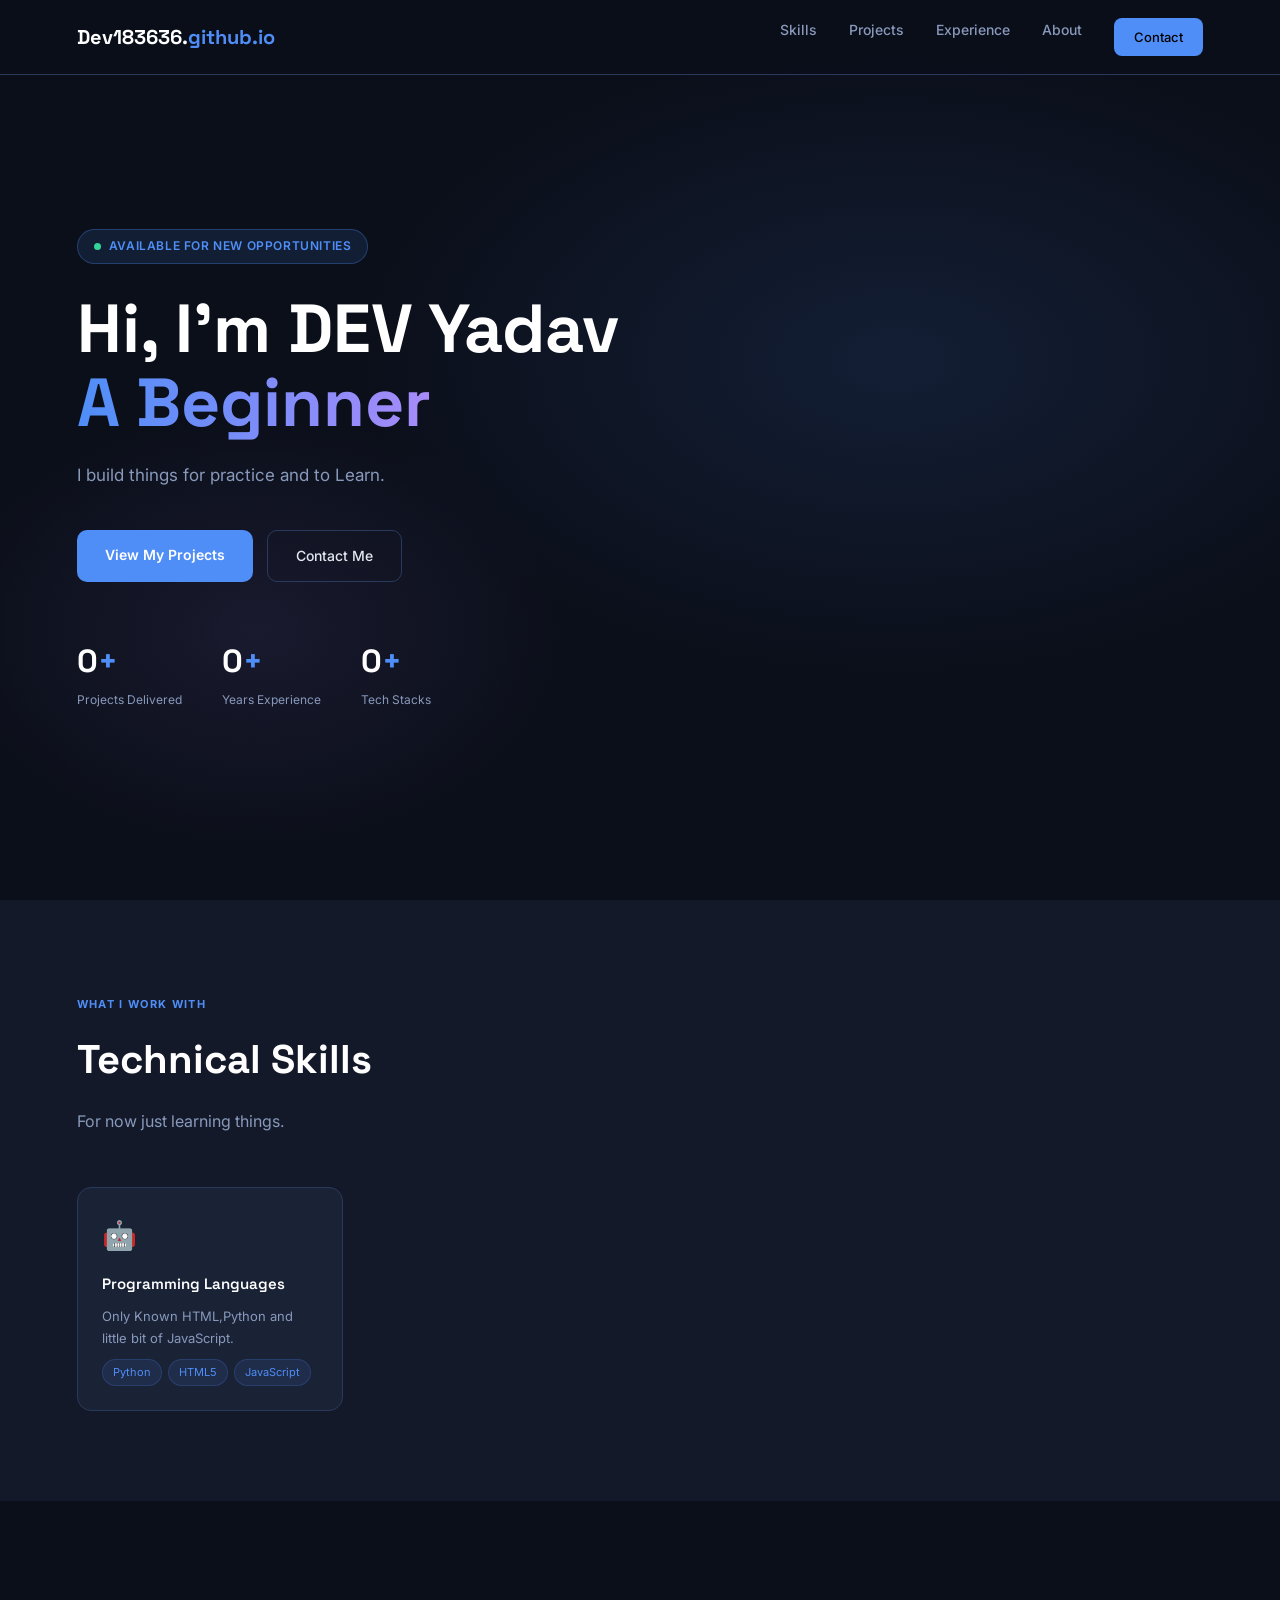
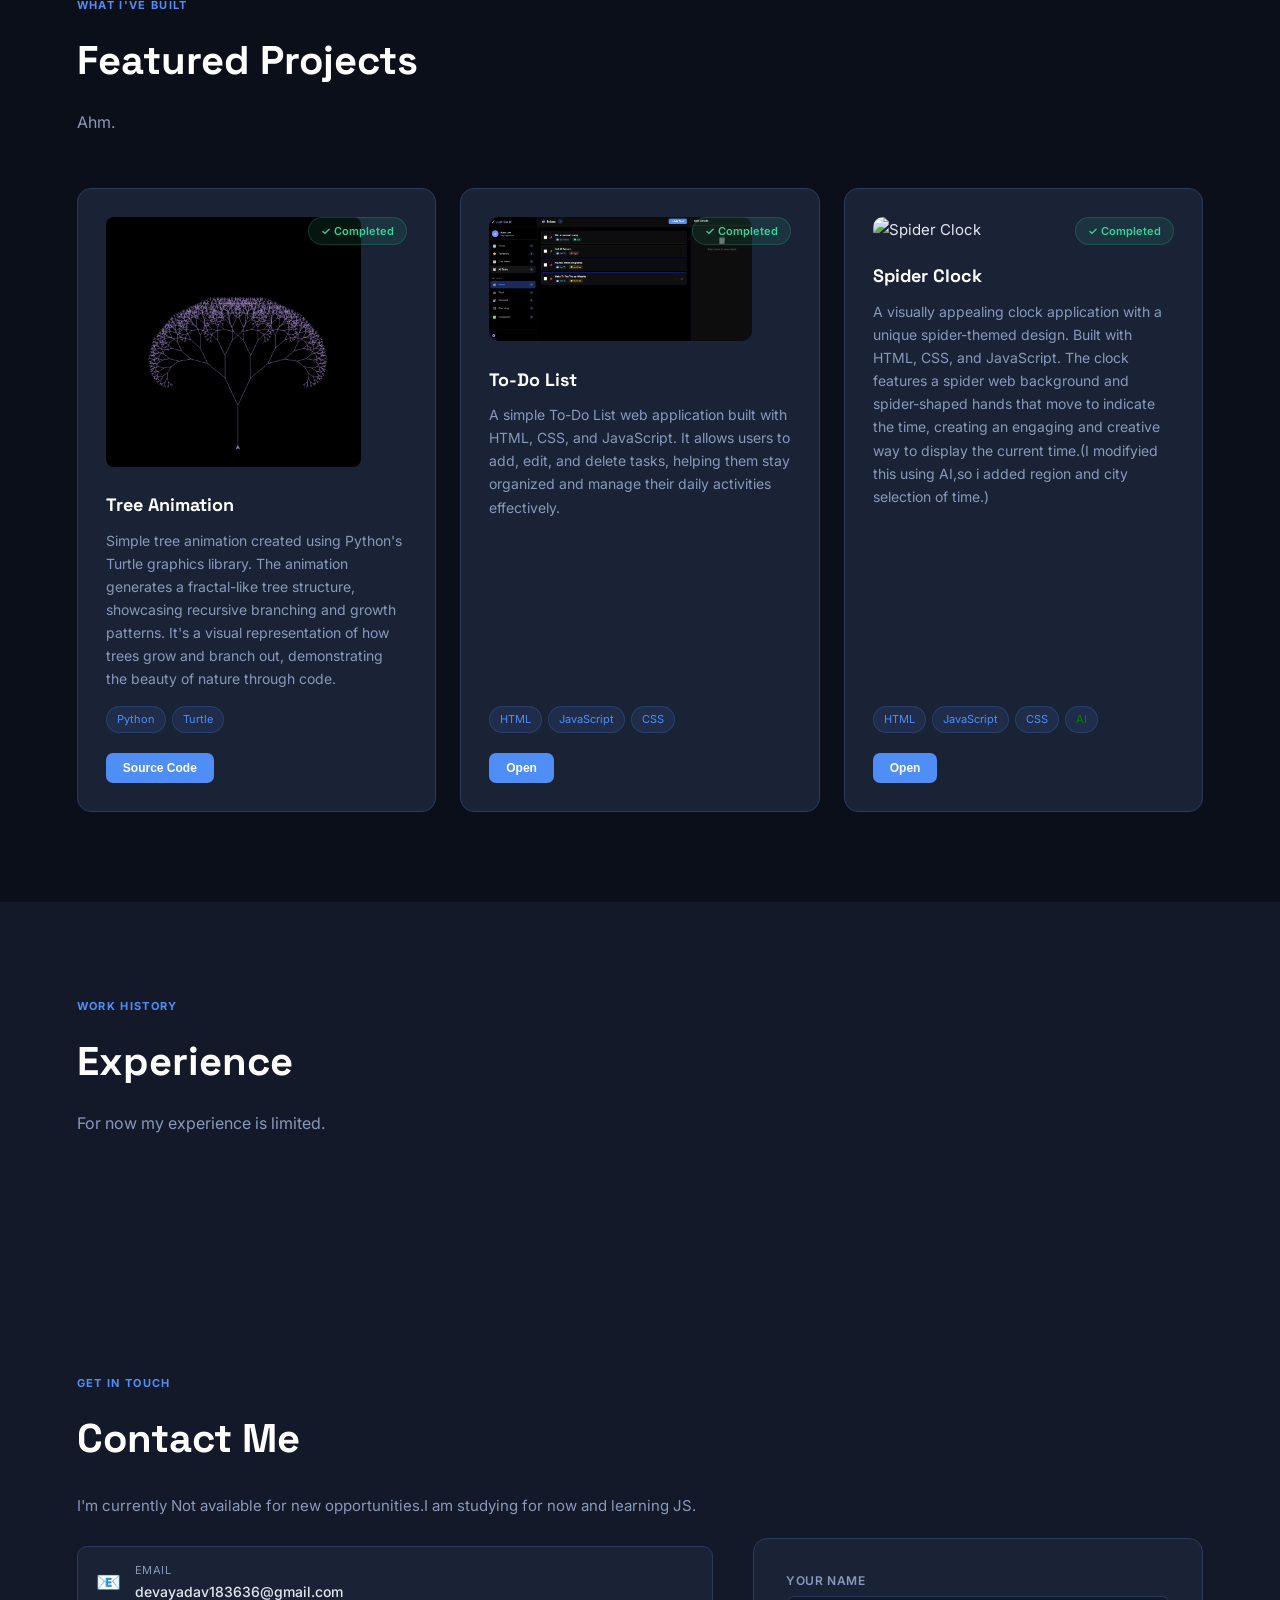
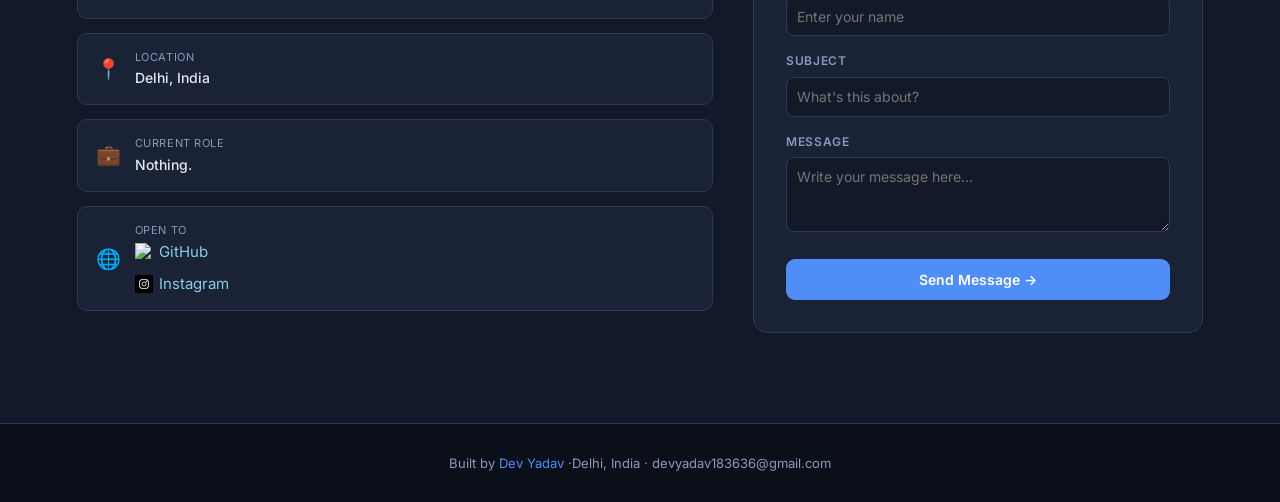
==== index.html @ 6e0b78d5 "Update index.html" ====
<!DOCTYPE html>
<html lang="en">
<head>
  <meta charset="UTF-8" />
  <meta name="viewport" content="width=device-width, initial-scale=1.0"/>
  <title>Dev Yadav | Beginner | 15 </title>
  <link href="https://fonts.googleapis.com/css2?family=Space+Grotesk:wght@300;400;500;600;700&family=Inter:wght@300;400;500&display=swap" rel="stylesheet"/>
  <style>
    *, *::before, *::after { box-sizing: border-box; margin: 0; padding: 0; }

    :root {
      --bg: #0b0f1a;
      --surface: #131929;
      --card: #1a2236;
      --border: #2a3a5c;
      --accent: #4f8ef7;
      --accent2: #a78bfa;
      --green: #34d399;
      --text: #e2e8f0;
      --muted: #8899bb;
      --white: #ffffff;
      --radius: 14px;
    }

    html { scroll-behavior: smooth; }

    body {
      background: var(--bg);
      color: var(--text);
      font-family: 'Inter', sans-serif;
      font-size: 15px;
      line-height: 1.7;
      overflow-x: hidden;
    }

    /* ── NAV ── */
    nav {
      position: fixed; top: 0; left: 0; right: 0; z-index: 100;
      display: flex; align-items: center; justify-content: space-between;
      padding: 18px 6vw;
      background: rgba(11,15,26,0.85);
      backdrop-filter: blur(14px);
      border-bottom: 1px solid var(--border);
    }
    .nav-logo {
      font-family: 'Space Grotesk', sans-serif;
      font-size: 20px; font-weight: 700;
      color: var(--white);
    }
    .nav-logo span { color: var(--accent); }
    .nav-links { display: flex; gap: 32px; }
    .nav-links a {
      color: var(--muted); text-decoration: none; font-size: 14px; font-weight: 500;
      transition: color .2s;
    }
    .nav-links a:hover { color: var(--white); }
    .nav-cta {
      background: var(--accent); color: #000000 !important;
      padding: 8px 20px; border-radius: 8px; font-size: 13px !important;
    }
    .nav-cta:hover { background: #3a7af0 !important; color: #000000 !important; }

    /* ── HERO ── */
    .hero {
      min-height: 100vh;
      display: flex; align-items: center;
      padding: 120px 6vw 80px;
      position: relative; overflow: hidden;
    }
    .hero-bg {
      position: absolute; inset: 0; z-index: 0;
      background:
        radial-gradient(ellipse 60% 50% at 70% 40%, rgba(79,142,247,0.12) 0%, transparent 70%),
        radial-gradient(ellipse 40% 40% at 20% 70%, rgba(167,139,250,0.09) 0%, transparent 60%);
    }
    .hero-content { position: relative; z-index: 1; max-width: 680px; }
    .hero-badge {
      display: inline-flex; align-items: center; gap: 8px;
      background: rgba(79,142,247,0.12); border: 1px solid rgba(79,142,247,0.3);
      color: var(--accent); padding: 6px 16px; border-radius: 999px;
      font-size: 12px; font-weight: 600; letter-spacing: .05em;
      margin-bottom: 28px; text-transform: uppercase;
    }
    .hero-badge::before { content: ''; width: 7px; height: 7px; background: var(--green); border-radius: 50%; animation: pulse 1.8s infinite; }
    @keyframes pulse { 0%,100%{opacity:1;transform:scale(1)} 50%{opacity:.5;transform:scale(1.4)} }
    .hero h1 {
      font-family: 'Space Grotesk', sans-serif;
      font-size: clamp(38px, 6vw, 68px);
      font-weight: 700; line-height: 1.1;
      color: var(--white); margin-bottom: 20px;
    }
    .hero h1 .line2 {
      background: linear-gradient(90deg, var(--accent), var(--accent2));
      -webkit-background-clip: text; -webkit-text-fill-color: transparent;
    }
    .hero-sub {
      font-size: 17px; color: var(--muted); max-width: 520px; margin-bottom: 40px;
    }
    .hero-btns { display: flex; gap: 14px; flex-wrap: wrap; }
    .btn-primary {
      background: var(--accent); color: #fff;
      padding: 13px 28px; border-radius: 10px; font-weight: 600;
      text-decoration: none; font-size: 14px; transition: background .2s, transform .15s;
      display: inline-block;
    }
    .btn-primary:hover { background: #3a7af0; transform: translateY(-2px); }
    .btn-outline {
      background: transparent; color: var(--text);
      border: 1px solid var(--border); padding: 13px 28px;
      border-radius: 10px; font-weight: 500; font-size: 14px;
      text-decoration: none; transition: border-color .2s, transform .15s;
      display: inline-block;
    }
    .btn-outline:hover { border-color: var(--accent); color: var(--accent); transform: translateY(-2px); }

    .hero-stats {
      display: flex; gap: 40px; margin-top: 52px; flex-wrap: wrap;
    }
    .stat-num {
      font-family: 'Space Grotesk', sans-serif;
      font-size: 32px; font-weight: 700; color: var(--white);
    }
    .stat-num span { color: var(--accent); }
    .stat-label { font-size: 12px; color: var(--muted); margin-top: 2px; }

    /* ── SECTION WRAPPER ── */
    section { padding: 90px 6vw; }
    .sec-label {
      display: inline-block; font-size: 11px; font-weight: 700;
      letter-spacing: .12em; text-transform: uppercase; color: var(--accent);
      margin-bottom: 12px;
    }
    .sec-title {
      font-family: 'Space Grotesk', sans-serif;
      font-size: clamp(26px, 4vw, 40px); font-weight: 700;
      color: var(--white); margin-bottom: 14px;
    }
    .sec-desc { font-size: 16px; color: var(--muted); max-width: 540px; margin-bottom: 52px; }

    /* ── SKILLS ── */
    #skills { background: var(--surface); }
    .skills-grid {
      display: grid; grid-template-columns: repeat(auto-fill, minmax(260px, 1fr)); gap: 20px;
    }
    .skill-card {
      background: var(--card); border: 1px solid var(--border);
      border-radius: var(--radius); padding: 24px;
      transition: border-color .2s, transform .2s;
    }
    .skill-card:hover { border-color: var(--accent); transform: translateY(-4px); }
    .skill-icon { font-size: 28px; margin-bottom: 12px; }
    .skill-name {
      font-family: 'Space Grotesk', sans-serif;
      font-size: 15px; font-weight: 600; color: var(--white); margin-bottom: 8px;
    }
    .skill-tags { display: flex; flex-wrap: wrap; gap: 6px; margin-top: 10px; }
    .tag {
      font-size: 11px; padding: 3px 10px; border-radius: 999px;
      background: rgba(79,142,247,0.1); color: var(--accent); border: 1px solid rgba(79,142,247,0.2);
    }
    .tag.purple { background: rgba(167,139,250,0.1); color: var(--accent2); border-color: rgba(167,139,250,0.2); }
    .tag.green { background: rgba(52,211,153,0.1); color: var(--green); border-color: rgba(52,211,153,0.2); }

    /* ── PROJECTS ── */
    .projects-grid {
      display: grid; grid-template-columns: repeat(auto-fill, minmax(330px, 1fr)); gap: 24px;
    }
    .project-card {
      background: var(--card); border: 1px solid var(--border);
      border-radius: var(--radius); overflow: hidden;
      transition: border-color .2s, transform .2s;
      display: flex; flex-direction: column;
    }
    .project-card:hover { border-color: var(--accent); transform: translateY(-5px); }
    .project-header {
      padding: 28px 28px 0;
      display: flex; align-items: flex-start; justify-content: space-between; gap: 12px;
    }
    .project-emoji { font-size: 36px; }
    .project-status {
      font-size: 11px; font-weight: 600; padding: 4px 12px; border-radius: 999px;
      background: rgba(52,211,153,0.1); color: var(--green);
      border: 1px solid rgba(52,211,153,0.2); white-space: nowrap;
    }
    .project-body { padding: 16px 28px 28px; flex: 1; display: flex; flex-direction: column; }
    .project-title {
      font-family: 'Space Grotesk', sans-serif;
      font-size: 18px; font-weight: 700; color: var(--white); margin-bottom: 8px;
    }
    .project-desc { font-size: 14px; color: var(--muted); line-height: 1.65; flex: 1; }
    .project-stack { display: flex; flex-wrap: wrap; gap: 6px; margin-top: 16px; }
    .project-links { display: flex; gap: 12px; margin-top: 20px; }
    .proj-btn {
      font-size: 12px; font-weight: 600; padding: 7px 16px; border-radius: 7px;
      text-decoration: none; transition: background .2s;
      border: 1px solid var(--border); color: var(--text);
    }
    .proj-btn:hover { border-color: var(--accent); color: var(--accent); }
    .proj-btn.primary { background: var(--accent); color: #fff; border-color: transparent; }
    .proj-btn.primary:hover { background: #3a7af0; color: #fff; }

    /* ── EXPERIENCE ── */
    #experience { background: var(--surface); }
    .timeline { max-width: 720px; }
    .timeline-item {
      display: flex; gap: 24px; margin-bottom: 40px; position: relative;
    }
    .timeline-item:not(:last-child)::after {
      content: ''; position: absolute;
      left: 19px; top: 44px; bottom: -16px; width: 2px;
      background: var(--border);
    }
    .timeline-dot {
      flex-shrink: 0; width: 40px; height: 40px; border-radius: 50%;
      background: rgba(79,142,247,0.15); border: 2px solid var(--accent);
      display: flex; align-items: center; justify-content: center;
      font-size: 16px; z-index: 1;
    }
    .timeline-content {
      background: var(--card); border: 1px solid var(--border);
      border-radius: var(--radius); padding: 22px 26px; flex: 1;
    }
    .timeline-meta {
      display: flex; align-items: center; gap: 12px; flex-wrap: wrap;
      margin-bottom: 8px;
    }
    .timeline-title {
      font-family: 'Space Grotesk', sans-serif;
      font-size: 16px; font-weight: 700; color: var(--white);
    }
    .timeline-company { font-size: 13px; color: var(--accent); font-weight: 600; }
    .timeline-date {
      font-size: 12px; color: var(--muted); margin-left: auto;
      background: var(--surface); padding: 3px 10px; border-radius: 999px;
    }
    .timeline-text { font-size: 14px; color: var(--muted); }
    .timeline-bullets { margin-top: 10px; padding-left: 16px; }
    .timeline-bullets li { font-size: 13px; color: var(--muted); margin-bottom: 5px; }

    /* ── ABOUT ── */
    .about-grid {
      display: grid; grid-template-columns: 1fr 1fr; gap: 48px; align-items: start;
    }
    .about-text p { color: var(--muted); margin-bottom: 16px; font-size: 15px; }
    .about-text strong { color: var(--text); }
    .about-edu {
      background: var(--card); border: 1px solid var(--border);
      border-radius: var(--radius); padding: 28px;
    }
    .about-edu h3 {
      font-family: 'Space Grotesk', sans-serif;
      font-size: 16px; font-weight: 700; color: var(--white); margin-bottom: 20px;
    }
    .edu-item { margin-bottom: 20px; padding-bottom: 20px; border-bottom: 1px solid var(--border); }
    .edu-item:last-child { border-bottom: none; margin-bottom: 0; padding-bottom: 0; }
    .edu-degree { font-size: 14px; font-weight: 600; color: var(--white); }
    .edu-school { font-size: 13px; color: var(--accent); margin: 2px 0; }
    .edu-year { font-size: 12px; color: var(--muted); }
    /* ── CONTACT ── */
    #contact { background: var(--surface); }
    .contact-grid {
      display: grid; grid-template-columns: 1fr 1fr; gap: 48px; align-items: start;
    }
    .contact-info p { color: var(--muted); font-size: 15px; margin-bottom: 28px; }
    .contact-items { display: flex; flex-direction: column; gap: 14px; }
    .contact-item {
      display: flex; align-items: center; gap: 14px;
      background: var(--card); border: 1px solid var(--border);
      border-radius: 10px; padding: 14px 18px;
      transition: border-color .2s;
    }
    .contact-item:hover { border-color: var(--accent); }
    .contact-icon { font-size: 20px; }
    .contact-label { font-size: 11px; color: var(--muted); text-transform: uppercase; letter-spacing: .05em; }
    .contact-val { font-size: 14px; font-weight: 500; color: var(--text); }
    .contact-form {
      background: var(--card); border: 1px solid var(--border);
      border-radius: var(--radius); padding: 32px;
    }
    .form-group { margin-bottom: 18px; }
    .form-group label { display: block; font-size: 12px; font-weight: 600; color: var(--muted); margin-bottom: 7px; text-transform: uppercase; letter-spacing: .05em; }
    .form-group input,
    .form-group textarea {
      width: 100%; background: var(--surface); border: 1px solid var(--border);
      border-radius: 8px; padding: 11px 14px; color: var(--text);
      font-family: inherit; font-size: 14px; outline: none;
      transition: border-color .2s;
    }
    .form-group input:focus,
    .form-group textarea:focus { border-color: var(--accent); }
    .form-group textarea { resize: vertical; min-height: 110px; }
    .form-submit {
      width: 100%; background: var(--accent); color: #fff;
      border: none; padding: 13px; border-radius: 9px;
      font-family: inherit; font-size: 14px; font-weight: 600;
      cursor: pointer; transition: background .2s;
    }
    .form-submit:hover { background: #3a7af0; }

    /* ── FOOTER ── */
    footer {
      background: var(--bg); border-top: 1px solid var(--border);
      padding: 28px 6vw; text-align: center;
      font-size: 13px; color: var(--muted);
    }
    footer span { color: var(--accent); }

    /* ── RESPONSIVE ── */
    @media (max-width: 768px) {
      .nav-links { display: none; }
      .about-grid, .contact-grid { grid-template-columns: 1fr; }
      .hero-stats { gap: 24px; }
    }
  </style>
</head>
<body>

<!-- NAV -->
<nav>
  <div class="nav-logo">Dev183636.<span>github.io</span></div>
  <div class="nav-links">
    <a href="#skills">Skills</a>
    <a href="#projects">Projects</a>
    <a href="#experience">Experience</a>
    <a href="#about">About</a>
    <a href="#contact" class="nav-cta">Contact</a>
  </div>
</nav>

<!-- HERO -->
<section class="hero">
  <div class="hero-bg"></div>
  <div class="hero-content">
    <div class="hero-badge">Available for New Opportunities</div>
    <h1>
      Hi, I'm DEV Yadav<br>
      <span class="line2">A Beginner</span>
    </h1>
    <p class="hero-sub">
      I build things for practice and to Learn.
    </p>
    <div class="hero-btns">
      <a href="#projects" class="btn-primary">View My Projects</a>
      <a href="#contact" class="btn-outline">Contact Me</a>
    </div>
    <div class="hero-stats">
      <div>
        <div class="stat-num">0<span>+</span></div>
        <div class="stat-label">Projects Delivered</div>
      </div>
      <div>
        <div class="stat-num">0<span>+</span></div>
        <div class="stat-label">Years Experience</div>
      </div>
      <div>
        <div class="stat-num">0<span>+</span></div>
        <div class="stat-label">Tech Stacks</div>
      </div>
    </div>
  </div>
</section>

<!-- SKILLS -->
<section id="skills">
  <div class="sec-label">What I Work With</div>
  <h2 class="sec-title">Technical Skills</h2>
  <p class="sec-desc">For now just learning things.</p>
  <div class="skills-grid">

    <div class="skill-card">
      <div class="skill-icon">🤖</div>
      <div class="skill-name">Programming Languages</div>
      <div style="font-size:13px;color:var(--muted)">Only Known HTML,Python and little bit of JavaScript.</div>
      <div class="skill-tags">
        <span class="tag">Python</span>
        <span class="tag">HTML5</span>
        <span class="tag">JavaScript</span>
      </div>
    </div>

  </div>
</section>

<!-- PROJECTS -->
<section id="projects">
  <div class="sec-label">What I've Built</div>
  <h2 class="sec-title">Featured Projects</h2>
  <p class="sec-desc">Ahm.</p>
  
  <div class="projects-grid">

    <div class="project-card">
      <div class="project-header">
        <div class="fractal-container">
          <img src="https://dev183636.github.io/Tree/fractal-tree.png" style="width: 134%; height: 250px; object-fit: cover; border-radius: 8px;" alt="Fractal Tree" />
        </div>
        <span class="project-status">✓ Completed</span>
      </div>
      <div class="project-body">
        <div class="project-title">Tree Animation</div>
        <div class="project-desc">
          Simple tree animation created using Python's Turtle graphics library. The animation generates a fractal-like tree structure, showcasing recursive branching and growth patterns. It's a visual representation of how trees grow and branch out, demonstrating the beauty of nature through code.
        </div>
        <div class="project-stack">
          <span class="tag">Python</span>
          <span class="tag">Turtle</span>
        </div>
        <div class="project-links">
          <button class="proj-btn primary" onclick="window.open('Tree/tree_animation.py', '_blank')">Source Code</button>
        </div>
      </div>
    </div> 
    <div class="project-card">
      <div class="project-header">
        <div class="fractal-container">
          <img src="To do list/To-do-list.png" style="width: 138%; height: auto; object-fit: cover; border-radius: 10px;;" alt="To-Do List" />
        </div>
        <span class="project-status">✓ Completed</span>
      </div>
      <div class="project-body">
        <div class="project-title">To-Do List</div>
        <div class="project-desc">
          A simple To-Do List web application built with HTML, CSS, and JavaScript. It allows users to add, edit, and delete tasks, helping them stay organized and manage their daily activities effectively.
        </div>
        <div class="project-stack">
          <span class="tag">HTML</span>
          <span class="tag">JavaScript</span>
          <span class="tag">CSS</span>
        </div>
        <div class="project-links">
          <button class="proj-btn primary" onclick="window.open('To%20do%20list/To-do.html', '_blank')">Open</button>
        </div>
      </div>
    </div>
          <div class="project-card">
      <div class="project-header">
        <div class="fractal-container">
                <img src="Spider Clock/Spider.png" style="width: 134%; height: auto; object-fit: cover; border-radius: 10px;;" alt="Spider Clock" />
        </div>
        <span class="project-status">✓ Completed</span>
      </div>
      <div class="project-body">
        <div class="project-title">Spider Clock</div>
        <div class="project-desc">
          A visually appealing clock application with a unique spider-themed design. Built with HTML, CSS, and JavaScript. The clock features a spider web background and spider-shaped hands that move to indicate the time, creating an engaging and creative way to display the current time.(I modifyied this using AI,so i added region and city selection of time.)
        </div>
        <div class="project-stack">
          <span class="tag">HTML</span>
          <span class="tag">JavaScript</span>
          <span class="tag">CSS</span>
          <span class="tag" style="color: green;">AI</span>
        </div>
        <div class="project-links">
                <button class="proj-btn primary" onclick="window.open('dev183636/Spider%20Clock/Clock.html', '_blank')">Open</button>
        </div>
      </div>
    </div> 
   </div> 
        
  </section>


<!-- EXPERIENCE -->
<section id="experience">
  <div class="sec-label">Work History</div>
  <h2 class="sec-title">Experience</h2>
  <p class="sec-desc">For now my experience is limited.</p>
  <div class="timeline">

  </div>
</section>

<!-- ABOUT -->
<section id="contact">
  <div class="sec-label">Get In Touch</div>
  <h2 class="sec-title" style="margin-bottom: 20px;">Contact Me</h2>
  
  <div class="contact-grid" style="display: flex; flex-direction: row; gap: 40px; align-items: flex-start; width: 100%;">
    
    <div class="contact-info" style="flex: 1;">
      <p style="margin-top: 0;">I'm currently Not available for new opportunities.I am studying for now and learning JS.</p>
      <div class="contact-items">
        <div class="contact-item">
          <div class="contact-icon">📧</div>
          <div>
            <div class="contact-label">Email</div>
            <div class="contact-val">devayadav183636@gmail.com</div>
          </div>
        </div>
        <div class="contact-item">
          <div class="contact-icon">📍</div>
          <div>
            <div class="contact-label">Location</div>
            <div class="contact-val">Delhi, India</div>
          </div>
        </div>
        <div class="contact-item">
          <div class="contact-icon">💼</div>
          <div>
            <div class="contact-label">Current Role</div>
            <div class="contact-val">Nothing.</div>
          </div>
        </div>
        <div class="contact-item">
          <div class="contact-icon">🌐</div>
          <div>
            <div class="contact-label">Open To</div>
            
            <div class="image-container" style="display: flex; align-items: center; gap: 6px; margin-bottom: 6px;">
              <img src="Images/github.png" alt="GitHub" style="width: 1.2em; height: 1.2em; object-fit: contain; vertical-align: middle;" />
              <a href="https://github.com/dev183636" target="_blank" style="text-decoration: none; color: #87CEEB;">GitHub</a>
            </div>
            
            <div class="image-container" style="display: flex; align-items: center; gap: 6px;">
              <img src="Images/Instagram.jpg" alt="Instagram" style="width: 1.2em; height: 1.2em; object-fit: contain; vertical-align: middle;" />
              <a href= "https://www.instagram.com/dev_183636?igsh=cmJ3Y2o4M2Nhczgw&utm_source=qr" target="_blank" style="text-decoration: none; color: #87CEEB;">Instagram</a>
            </div>
            
             </div>
           </div>
        </div>
       </div>
    <div class="contact-form" style="flex: 1; max-width: 450px; margin-top: 45px; margin-left: auto;">
      <form id="contact-form">
        
        <div class="form-group" style="margin-bottom: 15px;">
          <label style="margin-bottom: 5px; display: block;">Your Name</label>
          <input name="from_name" type="text" placeholder="Enter your name" required style="padding: 10px; height: 40px; width: 100%; box-sizing: border-box;" />
        </div>
        
        <div class="form-group" style="margin-bottom: 15px;">
          <label style="margin-bottom: 5px; display: block;">Subject</label>
          <input name="subject" type="text" placeholder="What's this about?" required style="padding: 10px; height: 40px; width: 100%; box-sizing: border-box;" />
        </div>
        
        <div class="form-group" style="margin-bottom: 20px;">
          <label style="margin-bottom: 5px; display: block;">Message</label>
          <textarea name="message" placeholder="Write your message here..." required style="padding: 10px; width: 100%; box-sizing: border-box; resize: vertical; min-height: 75px; height: 60px;"></textarea>
        </div>
        
        <button type="submit" class="form-submit" style="padding: 12px 20px; width: 100%;">Send Message →</button>
        <div id="form-status" style="margin-top:10px;color:#ffd27a;display:none"></div>
      </form>
      
      <script src="https://cdn.emailjs.com/dist/email.min.js"></script>
      <script>
        (function(){
          const EMAILJS_USER_ID = 'YOUR_EMAILJS_USER_ID';
          const EMAILJS_SERVICE_ID = 'YOUR_SERVICE_ID';
          const EMAILJS_TEMPLATE_ID = 'YOUR_TEMPLATE_ID';

          if (window.emailjs) {
            emailjs.init(EMAILJS_USER_ID);
          }

          const form = document.getElementById('contact-form');
          const status = document.getElementById('form-status');

          form.addEventListener('submit', function(e){
            e.preventDefault();
            status.style.display = 'none';
            const data = {
              from_name: form.from_name.value,
              subject: form.subject.value,
              message: form.message.value,
              to_email: 'devayadav183636@gmail.com'
            };

            if (window.emailjs && EMAILJS_USER_ID !== 'YOUR_EMAILJS_USER_ID') {
              status.textContent = 'Sending…'; status.style.display = 'block';
              emailjs.send(EMAILJS_SERVICE_ID, EMAILJS_TEMPLATE_ID, data)
                .then(function(){
                  status.textContent = 'Message sent — check your inbox.';
                  form.reset();
                }, function(err){
                  console.error('EmailJS error', err);
                  status.textContent = 'Sending failed, opening mail client as fallback.';
                  fallbackMailto(data);
                });
              return;
            }

            fallbackMailto(data);
          });

          function fallbackMailto(data){
            const subject = encodeURIComponent(data.subject || 'Contact from website');
            const bodyText = 'Name: ' + (data.from_name || '') + '\n\n' + (data.message || '');
            const body = encodeURIComponent(bodyText);
            const gmailUrl = `https://mail.google.com/mail/?view=cm&fs=1&to=${encodeURIComponent(data.to_email)}&su=${subject}&body=${body}`;
            const win = window.open(gmailUrl, '_blank', 'noopener,noreferrer');
            if (!win) {
              const mailto = `mailto:${data.to_email}?subject=${subject}&body=${body}`;
              window.location.href = mailto;
              status.style.display = 'block';
              status.textContent = 'Opened mail client as fallback.';
            } else {
              status.style.display = 'block';
              status.textContent = 'Opened Gmail compose in a new tab.';
            }
          }
        })();
      </script>
    </div>
  </div>
</section>
<!-- FOOTER -->
<footer>
  Built by <span>Dev Yadav</span> ·Delhi, India · devyadav183636@gmail.com
</footer>

</body>
</html>
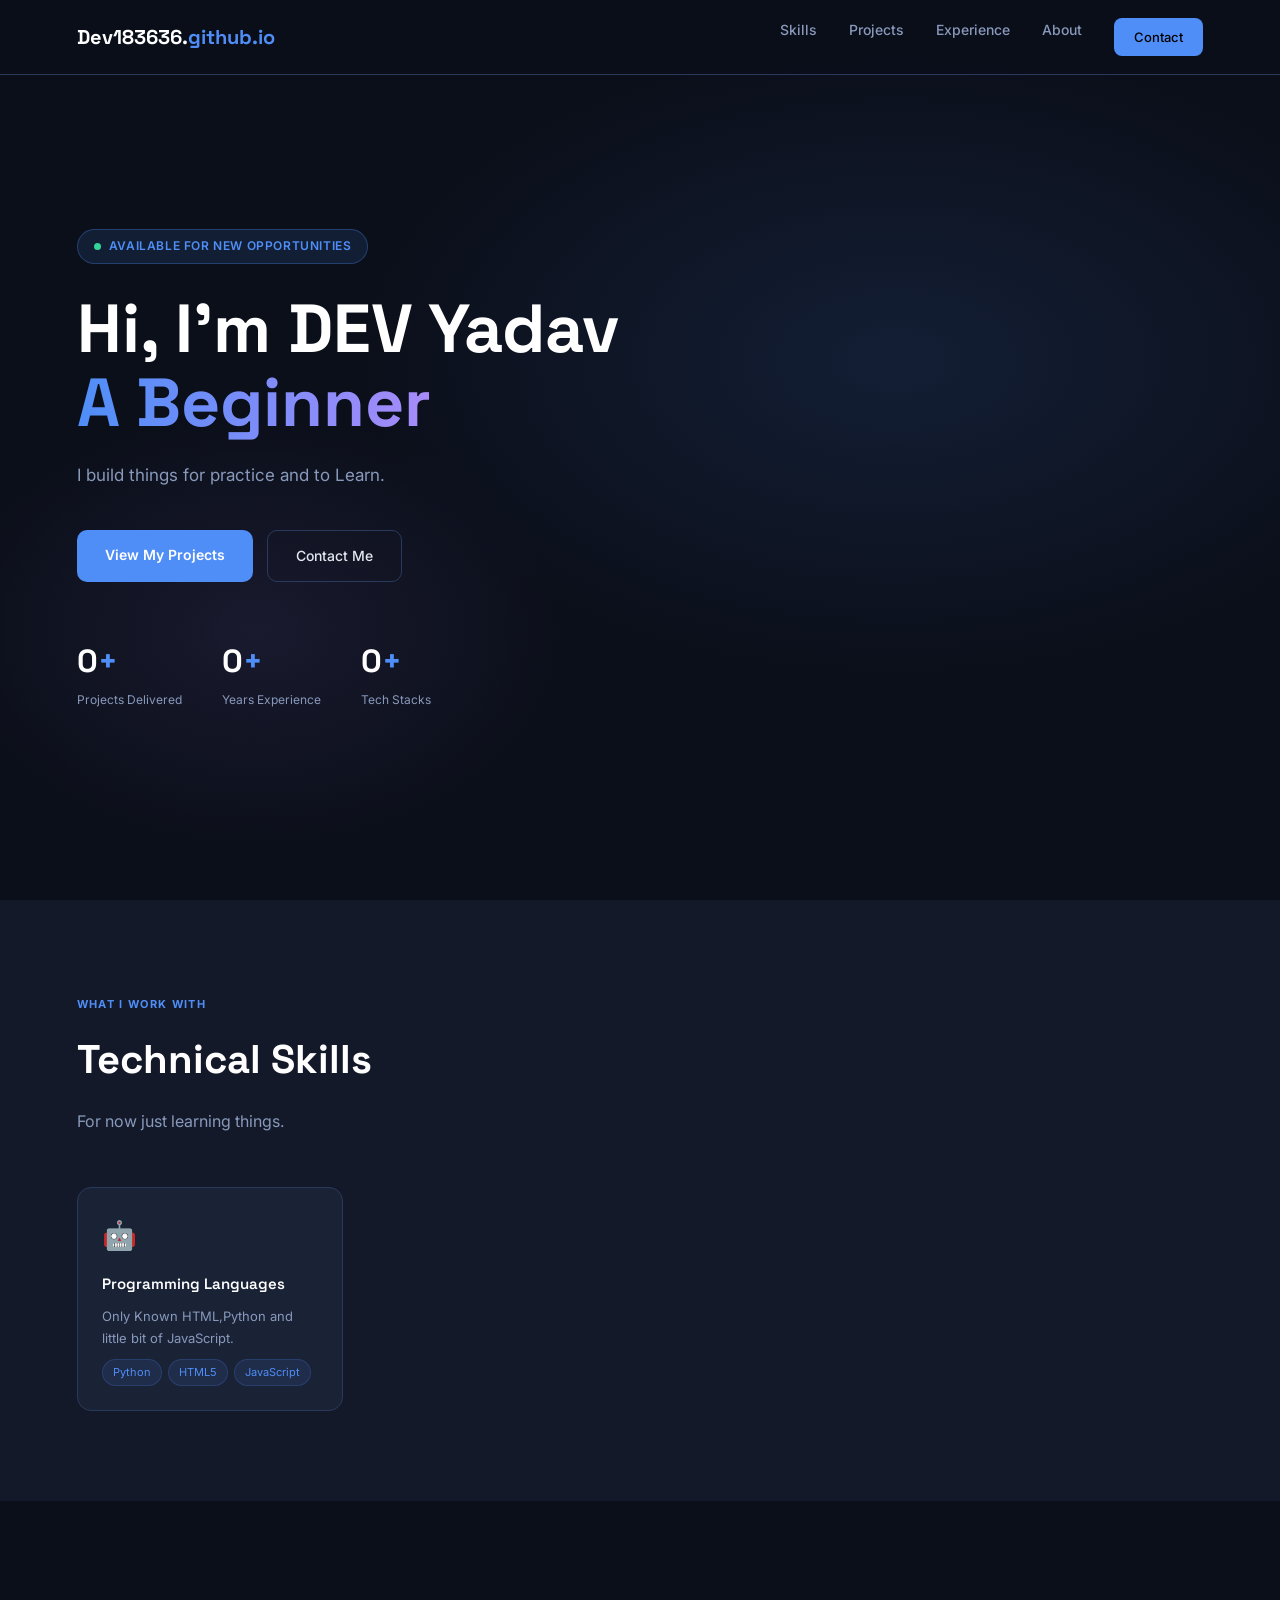
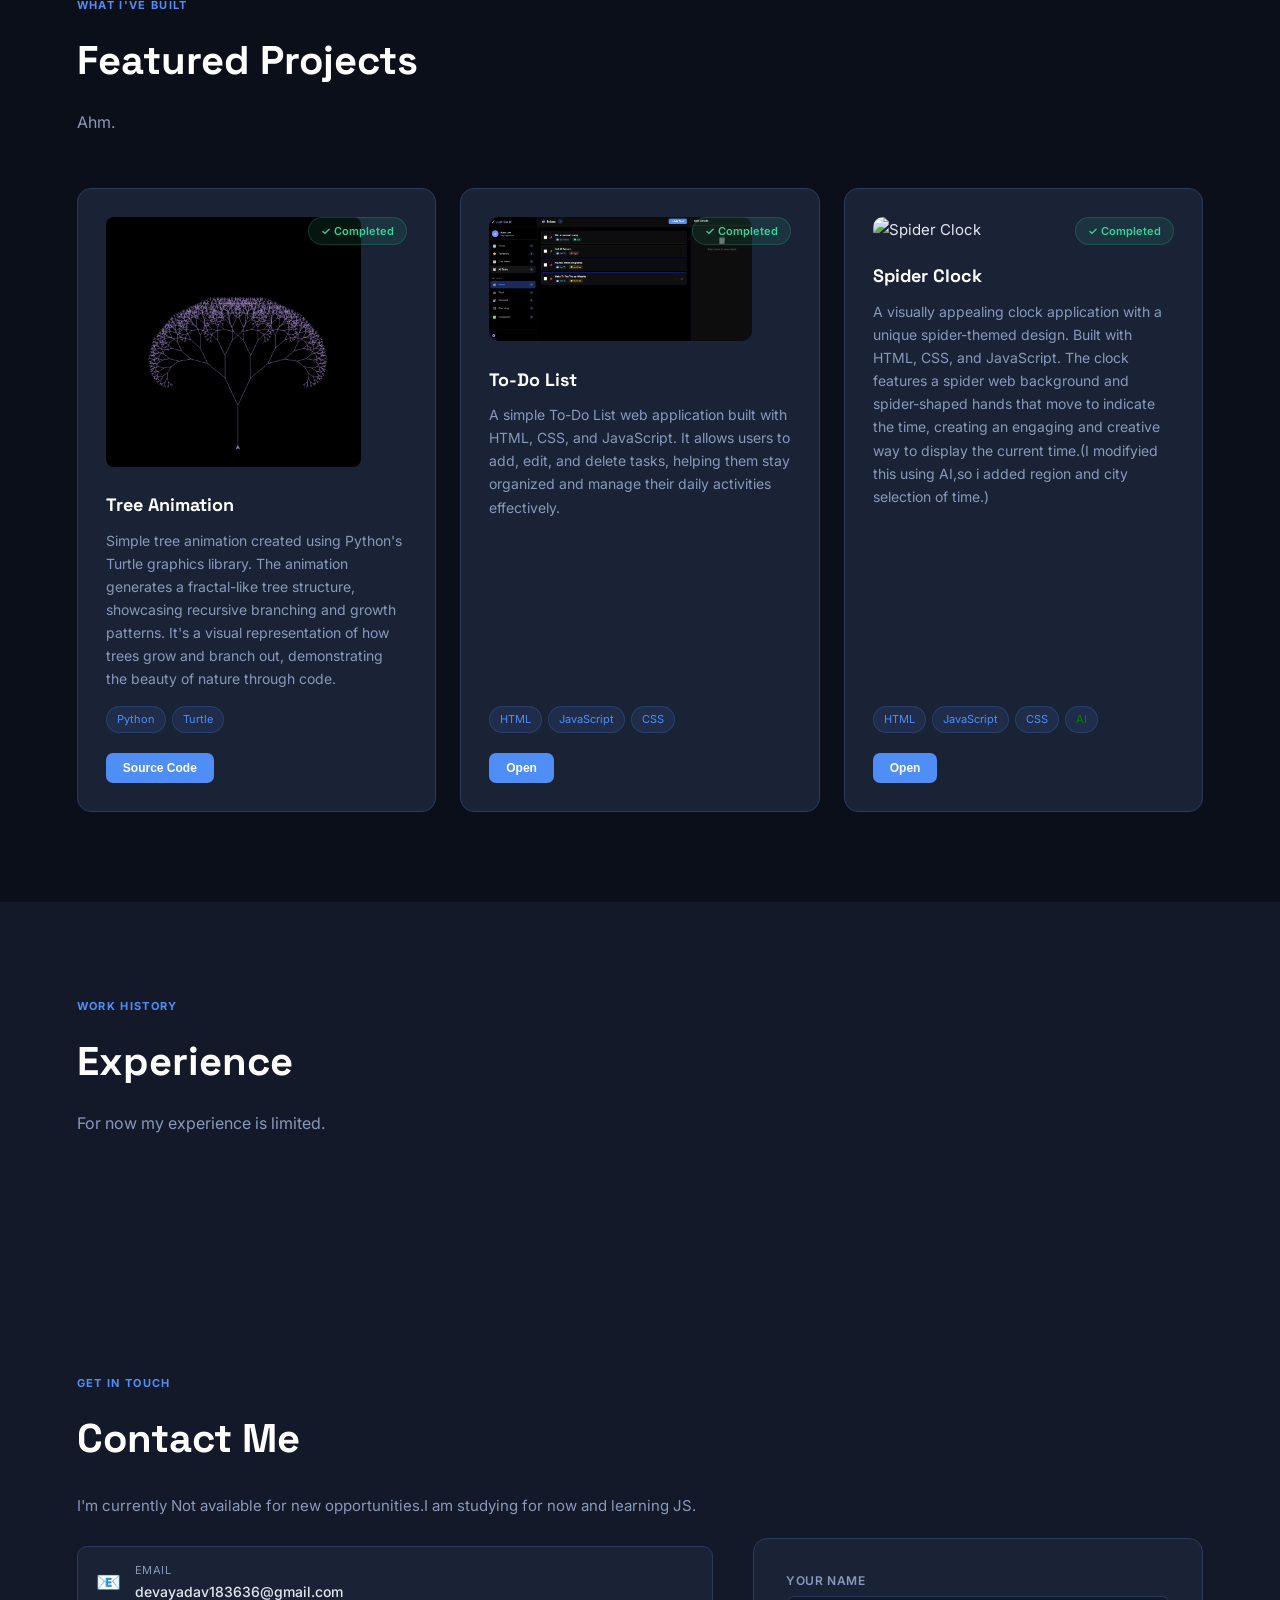
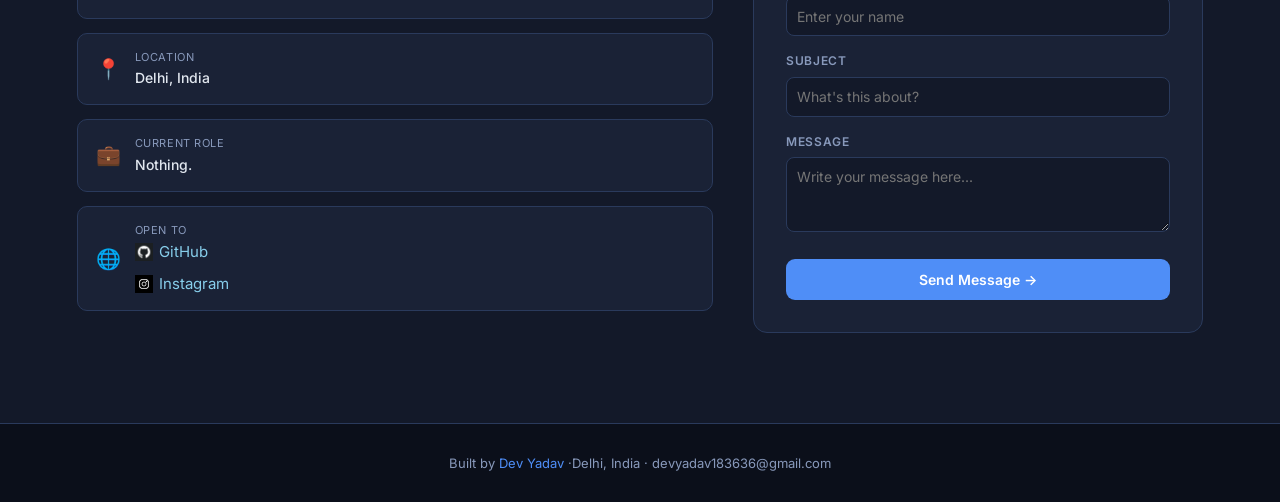
==== commit bc1329f8: "Update index.html" ====
--- a/index.html
+++ b/index.html
@@ -451,7 +451,7 @@
           <span class="tag" style="color: green;">AI</span>
         </div>
         <div class="project-links">
-                <button class="proj-btn primary" onclick="window.open('dev183636/Spider%20Clock/Clock.html', '_blank')">Open</button>
+            <button class="proj-btn primary" onclick="window.open('Spider%20Clock/index.html', '_blank')">Open</button>
         </div>
       </div>
     </div> 
@@ -507,7 +507,7 @@
             <div class="contact-label">Open To</div>
             
             <div class="image-container" style="display: flex; align-items: center; gap: 6px; margin-bottom: 6px;">
-              <img src="Images/github.png" alt="GitHub" style="width: 1.2em; height: 1.2em; object-fit: contain; vertical-align: middle;" />
+              <img src="Images/Github.png" alt="GitHub" style="width: 1.2em; height: 1.2em; object-fit: contain; vertical-align: middle;" />
               <a href="https://github.com/dev183636" target="_blank" style="text-decoration: none; color: #87CEEB;">GitHub</a>
             </div>
             
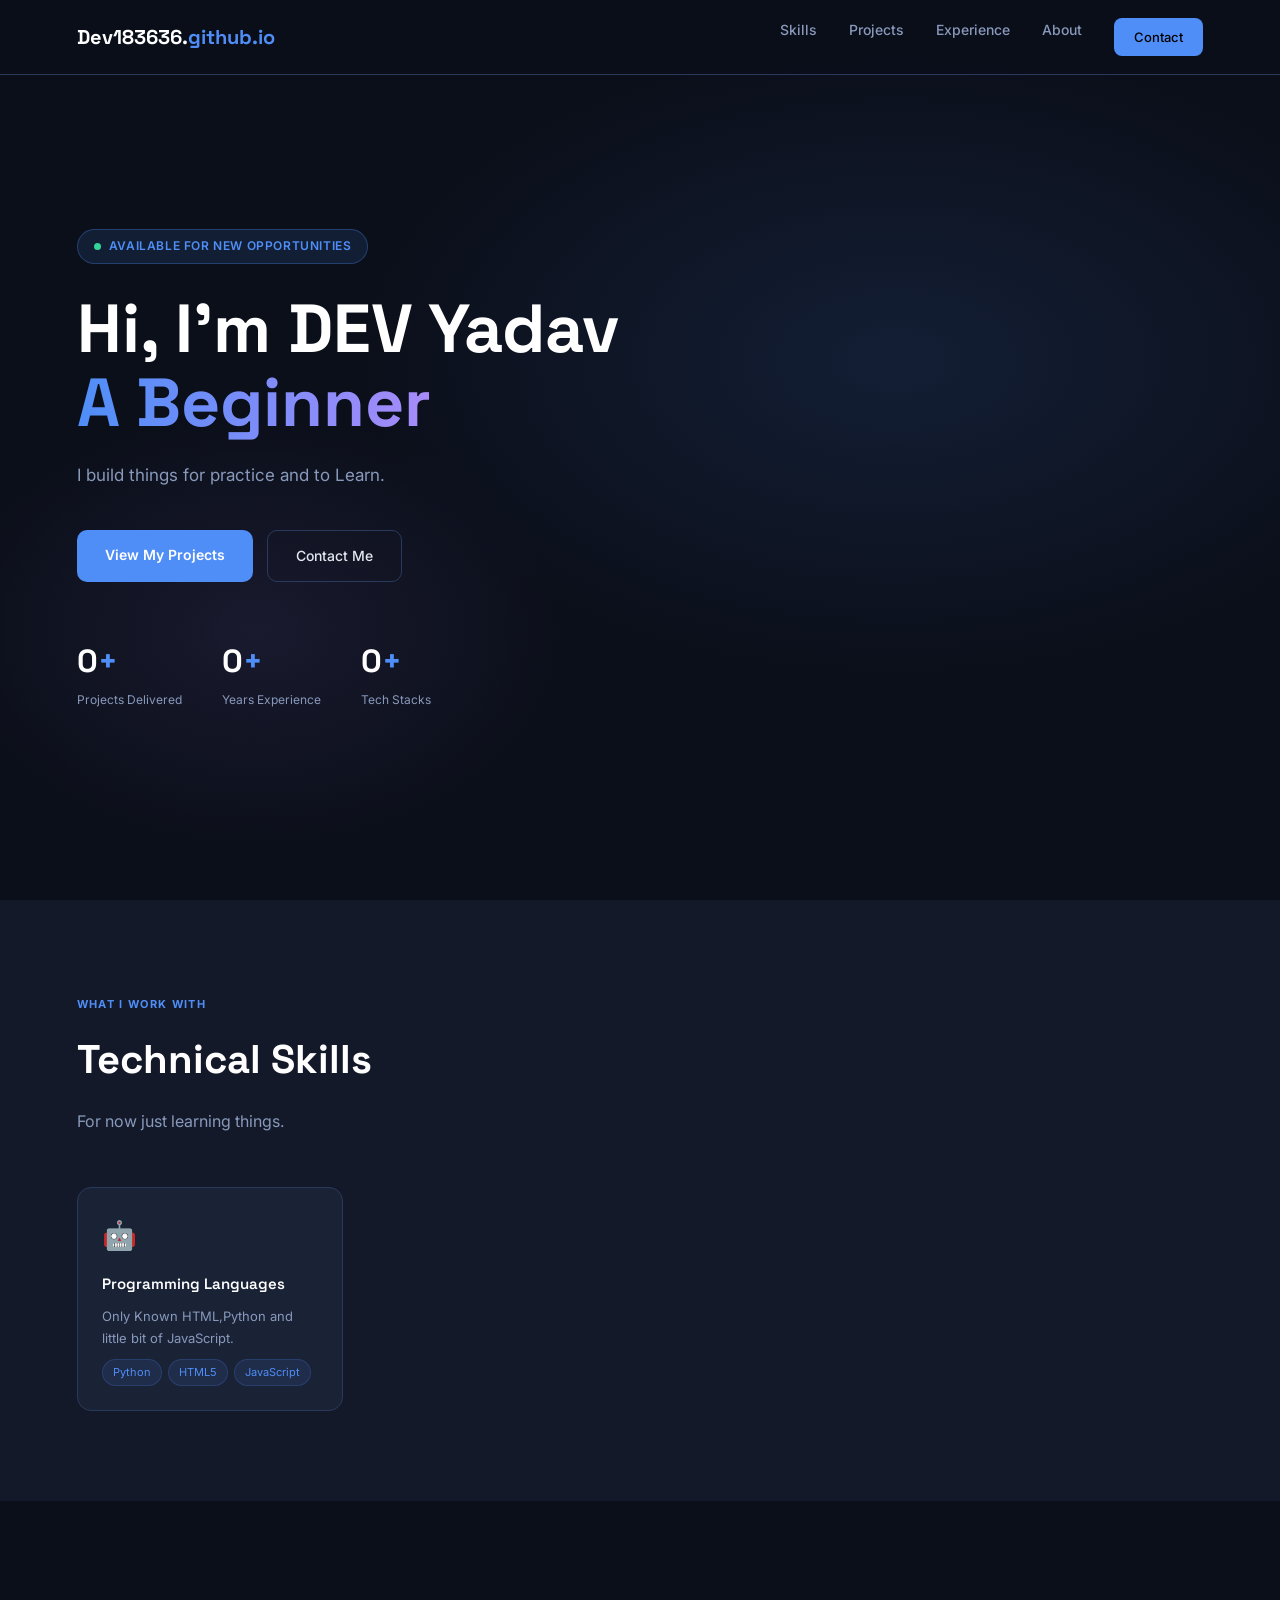
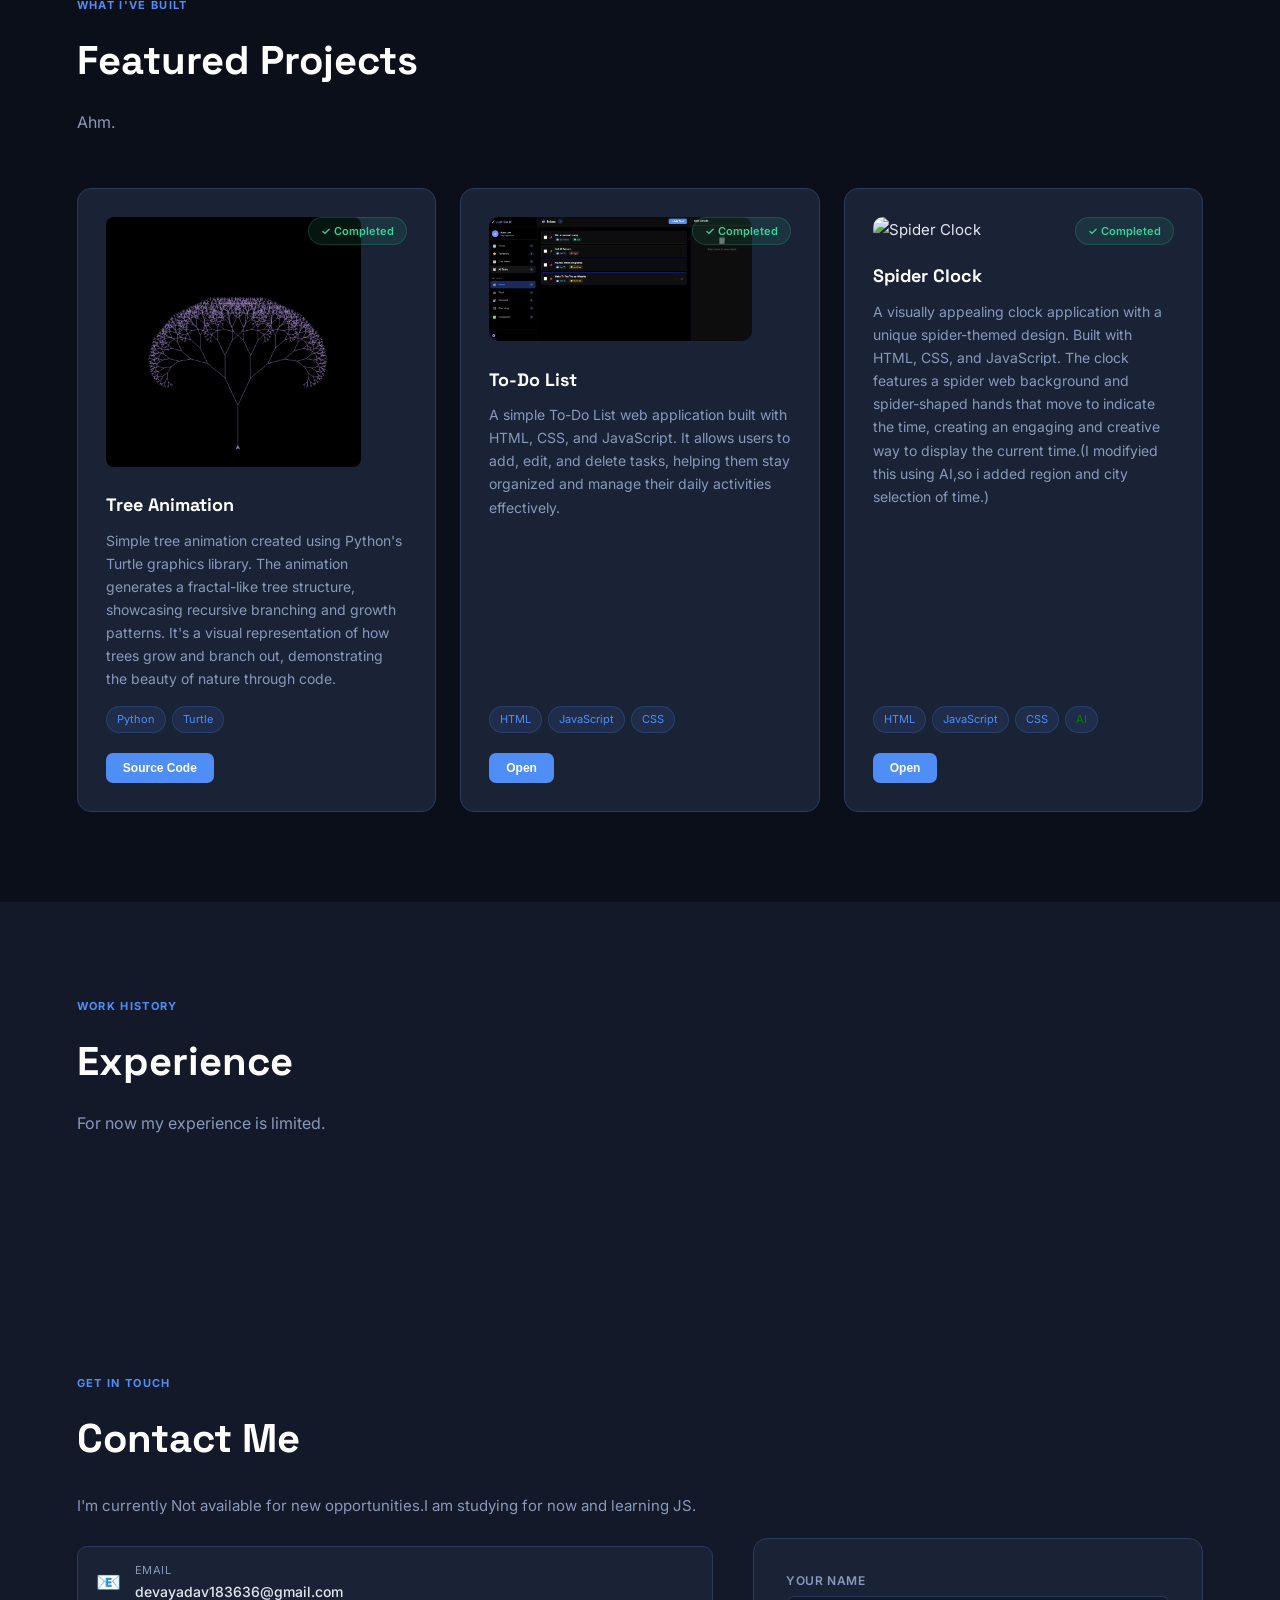
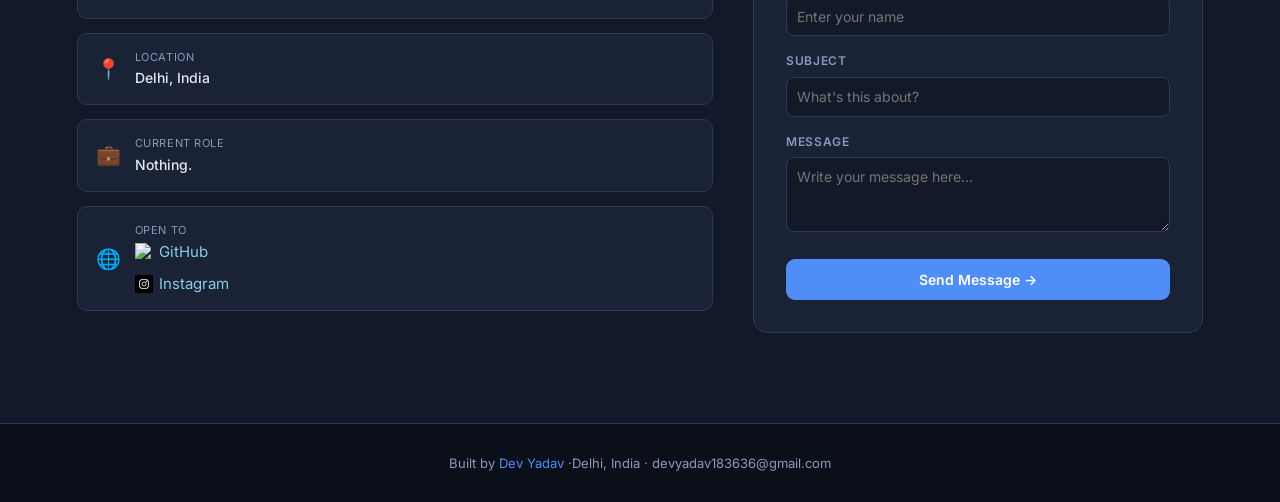
==== commit c69d1fe7: "Add files via upload" ====
--- a/index.html
+++ b/index.html
@@ -276,6 +276,7 @@
     .contact-form {
       background: var(--card); border: 1px solid var(--border);
       border-radius: var(--radius); padding: 32px;
+      flex: 1; max-width: 450px; margin-top: 45px; margin-left: auto;
     }
     .form-group { margin-bottom: 18px; }
     .form-group label { display: block; font-size: 12px; font-weight: 600; color: var(--muted); margin-bottom: 7px; text-transform: uppercase; letter-spacing: .05em; }
@@ -310,6 +311,11 @@
       .nav-links { display: none; }
       .about-grid, .contact-grid { grid-template-columns: 1fr; }
       .hero-stats { gap: 24px; }
+      .contact-form {
+        margin-top: 80px; /* Pushes the form down on phones */
+        max-width: 100%; /* Makes the form take full width on smaller screens */
+        margin-left: 0;
+      }
     }
   </style>
 </head>
@@ -451,7 +457,7 @@
           <span class="tag" style="color: green;">AI</span>
         </div>
         <div class="project-links">
-            <button class="proj-btn primary" onclick="window.open('Spider%20Clock/index.html', '_blank')">Open</button>
+                <button class="proj-btn primary" onclick="window.open('Spider%20Clock/Clock.html', '_blank')">Open</button>
         </div>
       </div>
     </div> 
@@ -507,7 +513,7 @@
             <div class="contact-label">Open To</div>
             
             <div class="image-container" style="display: flex; align-items: center; gap: 6px; margin-bottom: 6px;">
-              <img src="Images/Github.png" alt="GitHub" style="width: 1.2em; height: 1.2em; object-fit: contain; vertical-align: middle;" />
+              <img src="Images/github.png" alt="GitHub" style="width: 1.2em; height: 1.2em; object-fit: contain; vertical-align: middle;" />
               <a href="https://github.com/dev183636" target="_blank" style="text-decoration: none; color: #87CEEB;">GitHub</a>
             </div>
             
@@ -520,7 +526,7 @@
            </div>
         </div>
        </div>
-    <div class="contact-form" style="flex: 1; max-width: 450px; margin-top: 45px; margin-left: auto;">
+    <div class="contact-form">
       <form id="contact-form">
         
         <div class="form-group" style="margin-bottom: 15px;">
@@ -610,4 +616,4 @@
 </footer>
 
 </body>
-</html>
+</html>
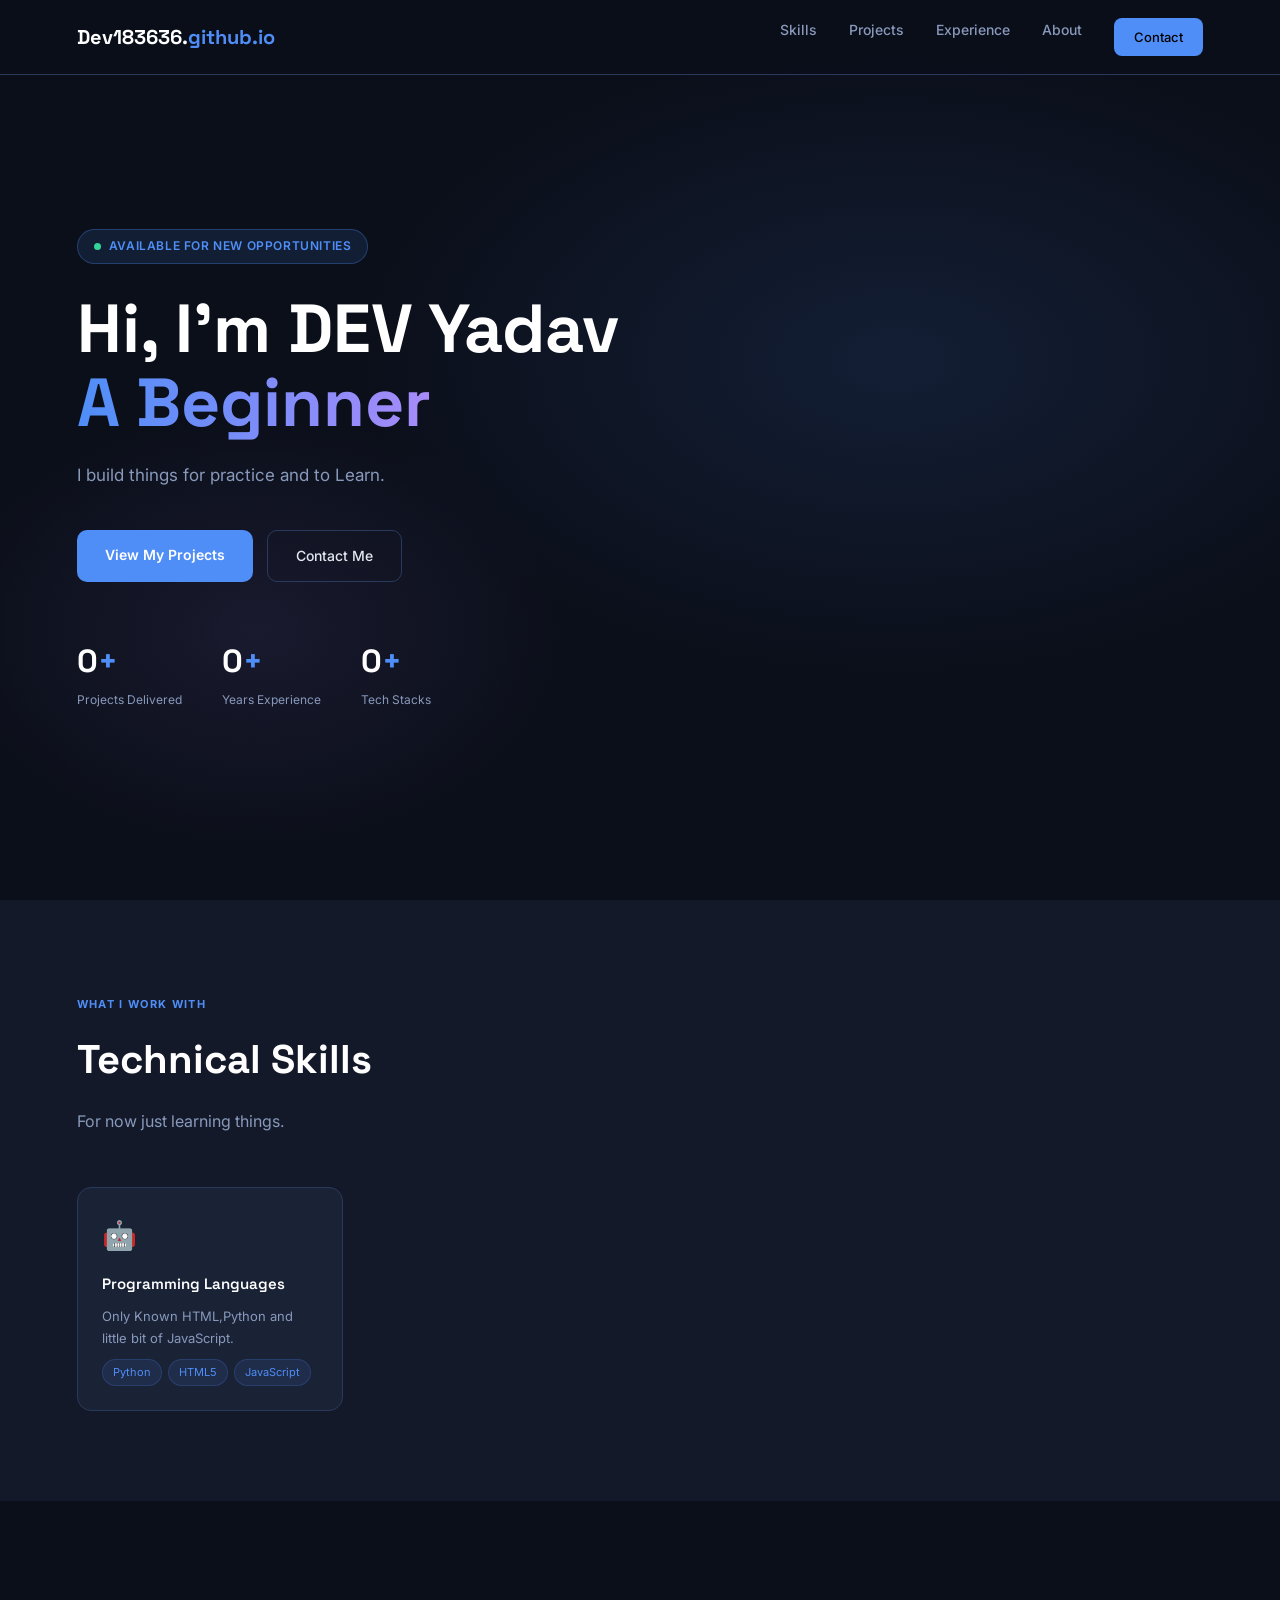
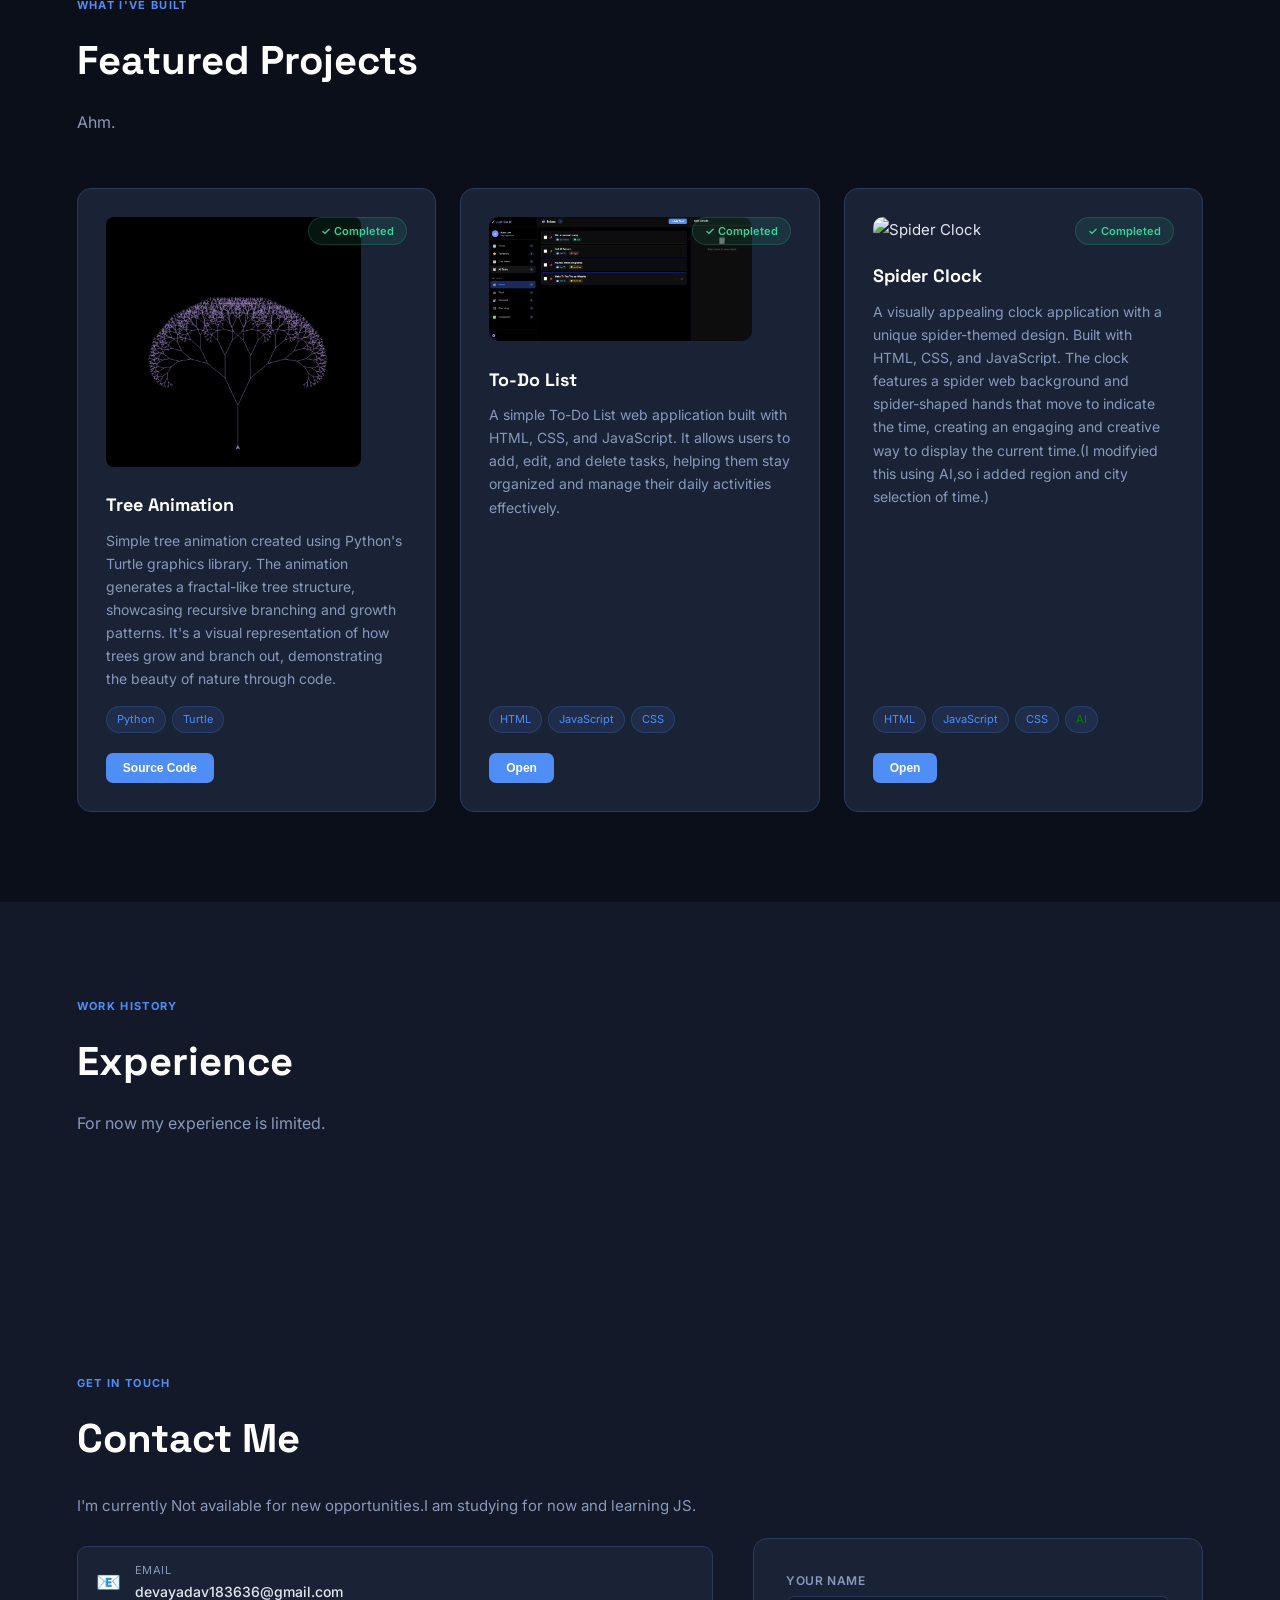
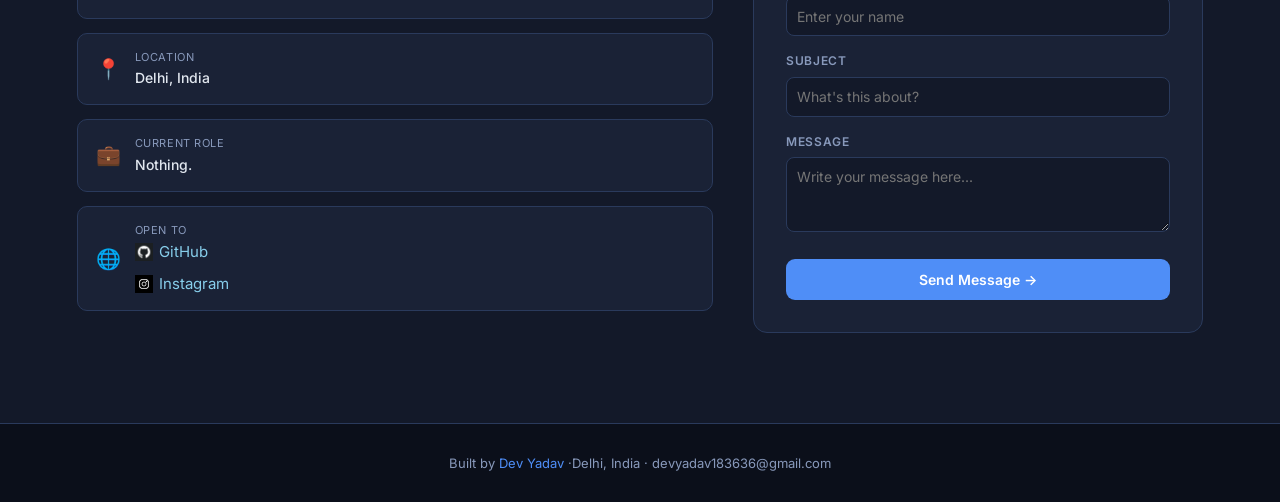
==== commit dc6d97f0: "Update index.html" ====
--- a/index.html
+++ b/index.html
@@ -513,7 +513,7 @@
             <div class="contact-label">Open To</div>
             
             <div class="image-container" style="display: flex; align-items: center; gap: 6px; margin-bottom: 6px;">
-              <img src="Images/github.png" alt="GitHub" style="width: 1.2em; height: 1.2em; object-fit: contain; vertical-align: middle;" />
+              <img src="Images/Github.png" alt="GitHub" style="width: 1.2em; height: 1.2em; object-fit: contain; vertical-align: middle;" />
               <a href="https://github.com/dev183636" target="_blank" style="text-decoration: none; color: #87CEEB;">GitHub</a>
             </div>
             
@@ -616,4 +616,4 @@
 </footer>
 
 </body>
-</html>+</html>
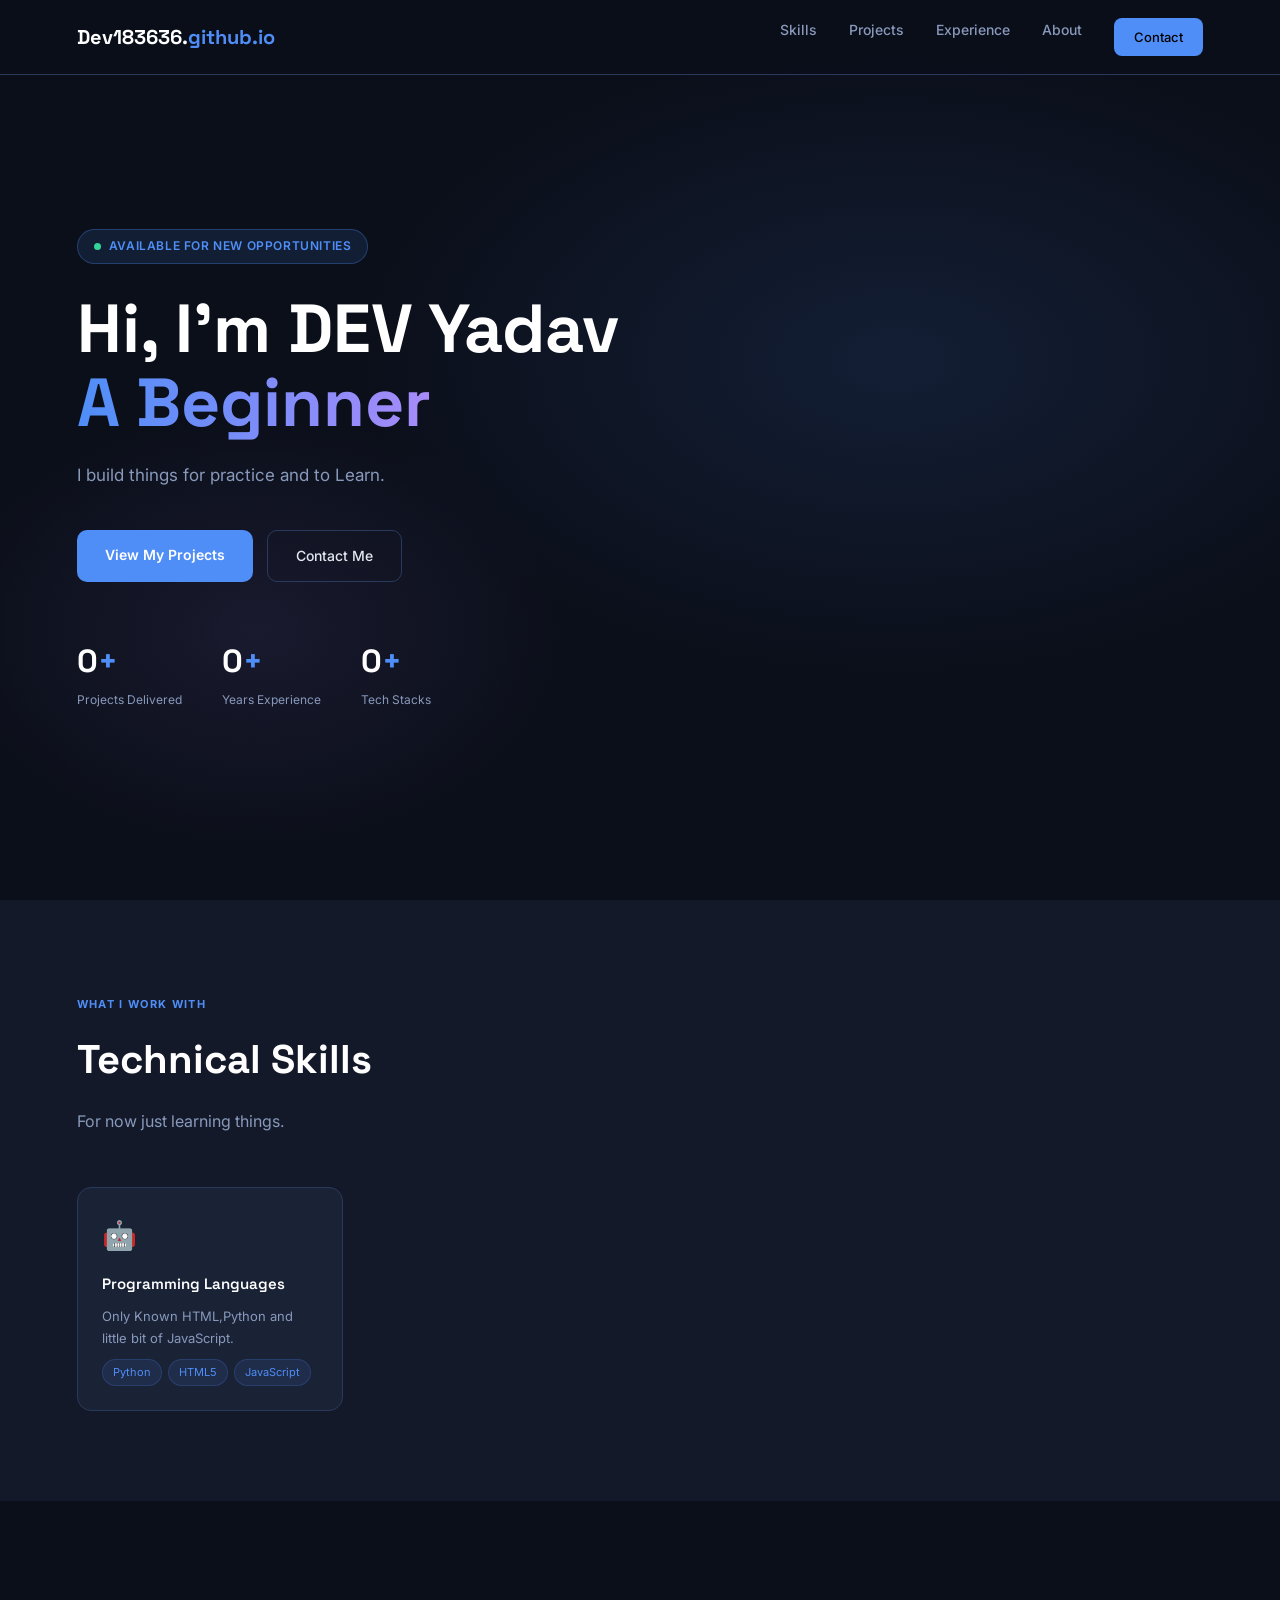
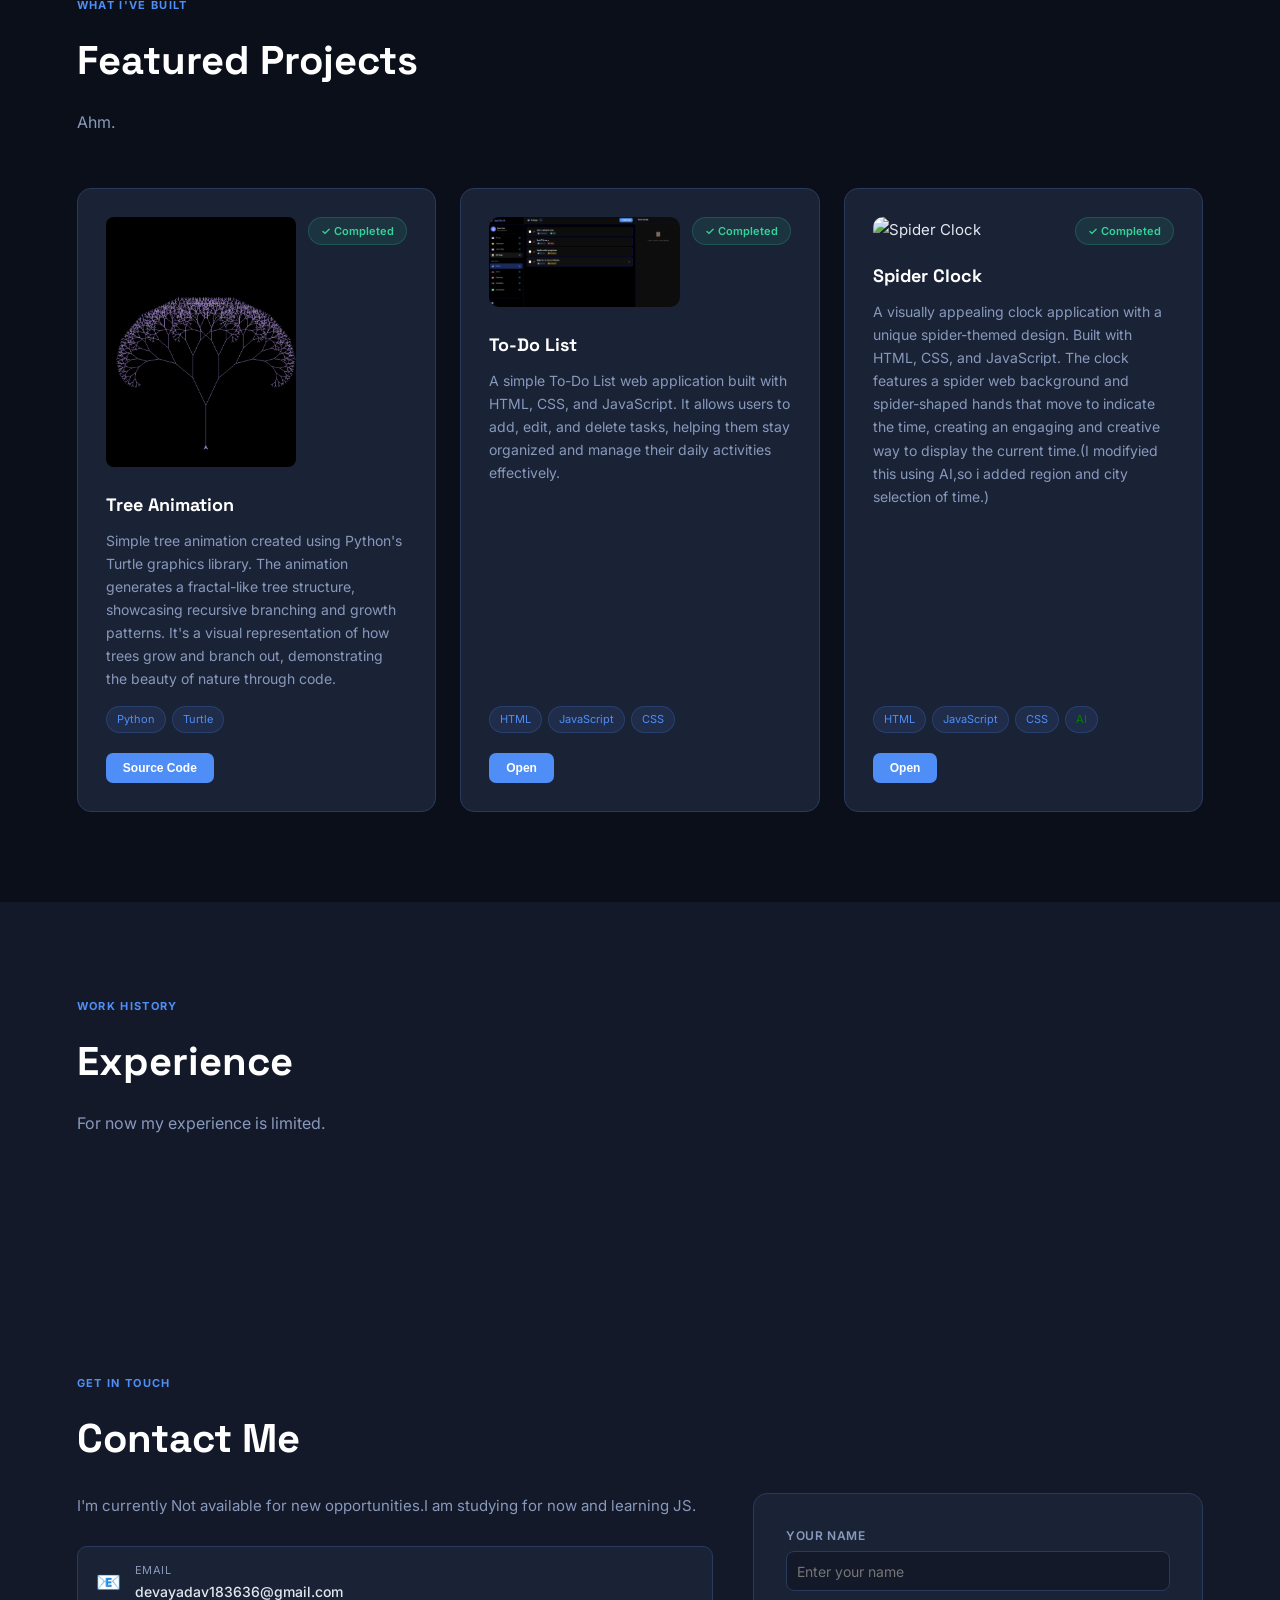
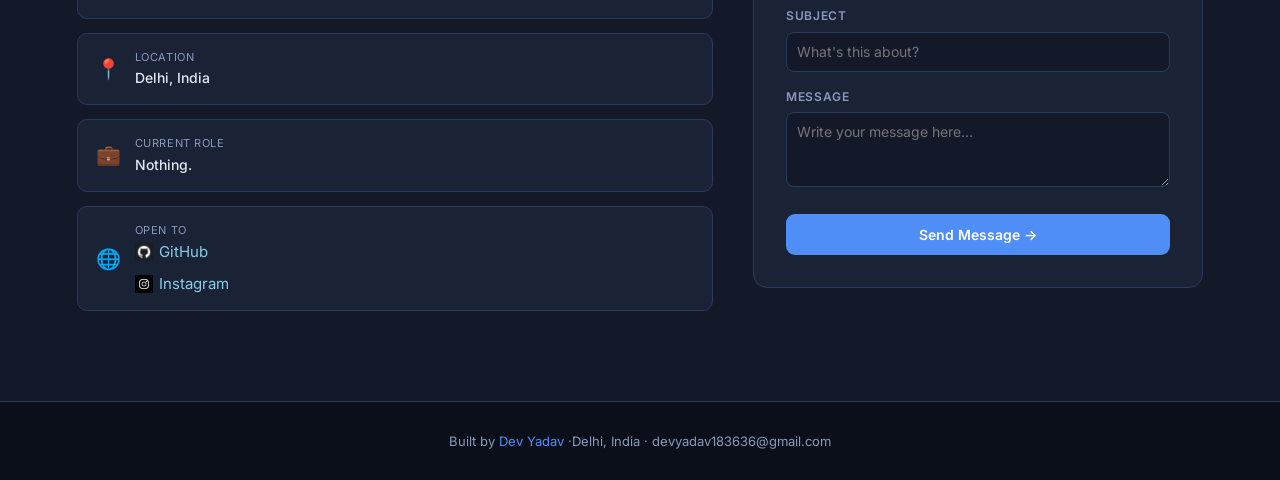
==== commit 9b842899: "Update index.html" ====
--- a/index.html
+++ b/index.html
@@ -3,6 +3,7 @@
 <head>
   <meta charset="UTF-8" />
   <meta name="viewport" content="width=device-width, initial-scale=1.0"/>
+  <meta name="google-site-verification" content="HXgKC0ESsRBmZQrComfkT4ro4MyekDbR15nvzjctuQc" />
   <title>Dev Yadav | Beginner | 15 </title>
   <link href="https://fonts.googleapis.com/css2?family=Space+Grotesk:wght@300;400;500;600;700&family=Inter:wght@300;400;500&display=swap" rel="stylesheet"/>
   <style>
@@ -33,6 +34,59 @@
       overflow-x: hidden;
     }
 
+    /* ── THEME TOGGLE (Uiverse.io by LightAndy1) ── */
+    .wrapper {
+      --font-color-dark: #bebfc5;
+      --font-color-light: #bebfc5;
+      --bg-color: #212121;
+      --main-color: #0c0c0c;
+      --secondary-color: #141414;
+      position: relative;
+      width: 250px;
+      height: 36px;
+      background-color: var(--bg-color);
+      border: 2px solid var(--main-color);
+      border-radius: 34px;
+      display: flex;
+      flex-direction: row;
+      box-shadow: 4px 4px var(--main-color);
+    }
+    .wrapper .option {
+      margin-right: 5px;
+      width: 80.5px;
+      height: 28px;
+      position: relative;
+      top: 2px;
+      left: 2px;
+      border-radius: 34px;
+      transition: 0.25s cubic-bezier(0, 0, 0, 1);
+    }
+    .wrapper .option:last-child { margin-right: 4px; }
+    .wrapper .option:hover { background-color: var(--secondary-color); }
+    .wrapper .option:hover .span { color: var(--font-color-light); }
+    .wrapper .input {
+      width: 100%;
+      height: 100%;
+      position: absolute;
+      left: 0; top: 0;
+      appearance: none;
+      cursor: pointer;
+    }
+    .wrapper .btn {
+      width: 100%; height: 100%;
+      border-radius: 50px;
+      display: flex; justify-content: center; align-items: center;
+    }
+    .wrapper .span { color: var(--font-color-dark); }
+    .wrapper .input:checked + .btn {
+      background-color: var(--main-color);
+      transition: 0.2s cubic-bezier(0, 0, 0, 1);
+    }
+    .wrapper .input:checked + .btn .span {
+      color: var(--font-color-light);
+      transition: 0.25s cubic-bezier(0, 0, 0, 1);
+    }
+
     /* ── NAV ── */
     nav {
       position: fixed; top: 0; left: 0; right: 0; z-index: 100;
@@ -41,6 +95,7 @@
       background: rgba(11,15,26,0.85);
       backdrop-filter: blur(14px);
       border-bottom: 1px solid var(--border);
+      gap: 16px;
     }
     .nav-logo {
       font-family: 'Space Grotesk', sans-serif;
@@ -259,8 +314,9 @@
     /* ── CONTACT ── */
     #contact { background: var(--surface); }
     .contact-grid {
-      display: grid; grid-template-columns: 1fr 1fr; gap: 48px; align-items: start;
-    }
+      display: flex; flex-wrap: wrap; gap: 48px; align-items: start;
+    }
+    .contact-info { flex: 1 1 320px; min-width: 0; }
     .contact-info p { color: var(--muted); font-size: 15px; margin-bottom: 28px; }
     .contact-items { display: flex; flex-direction: column; gap: 14px; }
     .contact-item {
@@ -276,7 +332,7 @@
     .contact-form {
       background: var(--card); border: 1px solid var(--border);
       border-radius: var(--radius); padding: 32px;
-      flex: 1; max-width: 450px; margin-top: 45px; margin-left: auto;
+      flex: 1 1 320px; max-width: 450px; margin-top: 0; margin-left: auto;
     }
     .form-group { margin-bottom: 18px; }
     .form-group label { display: block; font-size: 12px; font-weight: 600; color: var(--muted); margin-bottom: 7px; text-transform: uppercase; letter-spacing: .05em; }
@@ -309,11 +365,11 @@
     /* ── RESPONSIVE ── */
     @media (max-width: 768px) {
       .nav-links { display: none; }
-      .about-grid, .contact-grid { grid-template-columns: 1fr; }
+      .about-grid { grid-template-columns: 1fr; }
       .hero-stats { gap: 24px; }
       .contact-form {
-        margin-top: 80px; /* Pushes the form down on phones */
-        max-width: 100%; /* Makes the form take full width on smaller screens */
+        margin-top: 24px;
+        max-width: 100%;
         margin-left: 0;
       }
     }
@@ -398,7 +454,7 @@
     <div class="project-card">
       <div class="project-header">
         <div class="fractal-container">
-          <img src="https://dev183636.github.io/Tree/fractal-tree.png" style="width: 134%; height: 250px; object-fit: cover; border-radius: 8px;" alt="Fractal Tree" />
+          <img src="https://dev183636.github.io/Tree/fractal-tree.png" style="width: 100%; height: 250px; object-fit: cover; border-radius: 8px;" alt="Fractal Tree" />
         </div>
         <span class="project-status">✓ Completed</span>
       </div>
@@ -419,7 +475,7 @@
     <div class="project-card">
       <div class="project-header">
         <div class="fractal-container">
-          <img src="To do list/To-do-list.png" style="width: 138%; height: auto; object-fit: cover; border-radius: 10px;;" alt="To-Do List" />
+          <img src="To do list/To-do-list.png" style="width: 100%; height: auto; object-fit: cover; border-radius: 10px;" alt="To-Do List" />
         </div>
         <span class="project-status">✓ Completed</span>
       </div>
@@ -441,7 +497,7 @@
           <div class="project-card">
       <div class="project-header">
         <div class="fractal-container">
-                <img src="Spider Clock/Spider.png" style="width: 134%; height: auto; object-fit: cover; border-radius: 10px;;" alt="Spider Clock" />
+                <img src="Spider Clock/Spider.png" style="width: 100%; height: auto; object-fit: cover; border-radius: 10px;" alt="Spider Clock" />
         </div>
         <span class="project-status">✓ Completed</span>
       </div>
@@ -457,7 +513,7 @@
           <span class="tag" style="color: green;">AI</span>
         </div>
         <div class="project-links">
-                <button class="proj-btn primary" onclick="window.open('Spider%20Clock/Clock.html', '_blank')">Open</button>
+                <button class="proj-btn primary" onclick="window.open('Spider%20Clock/index.html', '_blank')">Open</button>
         </div>
       </div>
     </div> 
@@ -527,7 +583,7 @@
         </div>
        </div>
     <div class="contact-form">
-      <form id="contact-form">
+      <form id="contact-form";width:auto>
         
         <div class="form-group" style="margin-bottom: 15px;">
           <label style="margin-bottom: 5px; display: block;">Your Name</label>
@@ -615,5 +671,72 @@
   Built by <span>Dev Yadav</span> ·Delhi, India · devyadav183636@gmail.com
 </footer>
 
+<script>
+  (function(){
+    // Redirect target (relative path so it works on GitHub Pages / any subpath)
+    var REDIRECT_URL = 'Security/security.html';
+
+    // Block right-click (prevents "Inspect" / "View Source" via context menu)
+    document.addEventListener('contextmenu', function(e){
+      e.preventDefault();
+      window.location.replace(REDIRECT_URL);
+    });
+
+    // Block keyboard shortcuts: F12, Ctrl+Shift+I/J/C, Ctrl+U, Ctrl+S
+    document.addEventListener('keydown', function(e){
+      var key = e.key || e.keyCode;
+      var k = typeof key === 'string' ? key.toUpperCase() : key;
+
+      // F12
+      if (k === 'F12' || e.keyCode === 123) {
+        e.preventDefault();
+        window.location.replace(REDIRECT_URL);
+        return;
+      }
+
+      // Ctrl/Cmd + Shift + I / J / C  (DevTools)
+      if ((e.ctrlKey || e.metaKey) && e.shiftKey &&
+          (k === 'I' || k === 'J' || k === 'C' || e.keyCode === 73 || e.keyCode === 74 || e.keyCode === 67)) {
+        e.preventDefault();
+        window.location.replace(REDIRECT_URL);
+        return;
+      }
+
+      // Ctrl/Cmd + U  (View Source)
+      if ((e.ctrlKey || e.metaKey) && (k === 'U' || e.keyCode === 85)) {
+        e.preventDefault();
+        window.location.replace(REDIRECT_URL);
+        return;
+      }
+
+      // Ctrl/Cmd + S  (Save Page)
+      if ((e.ctrlKey || e.metaKey) && (k === 'S' || e.keyCode === 83)) {
+        e.preventDefault();
+        window.location.replace(REDIRECT_URL);
+        return;
+      }
+    });
+
+    // Detect DevTools opening (best-effort) and redirect.
+    // Disabled by default — this heuristic is unreliable and fires on
+    // normal scrolling/resizing/multi-monitor setups. Enable only if needed.
+    function detectAndRedirectDevTools(){
+      var devtoolsOpen = false;
+      var threshold = 160;
+      setInterval(function(){
+        var widthDiff  = window.outerWidth  - window.innerWidth;
+        var heightDiff = window.outerHeight - window.innerHeight;
+        if (widthDiff > threshold || heightDiff > threshold) {
+          if (!devtoolsOpen) {
+            devtoolsOpen = true;
+            window.location.replace(REDIRECT_URL);
+          }
+        }
+      }, 1000);
+    }
+    // detectAndRedirectDevTools();  // uncomment to enable (not recommended)
+  })();
+</script>
+
 </body>
 </html>
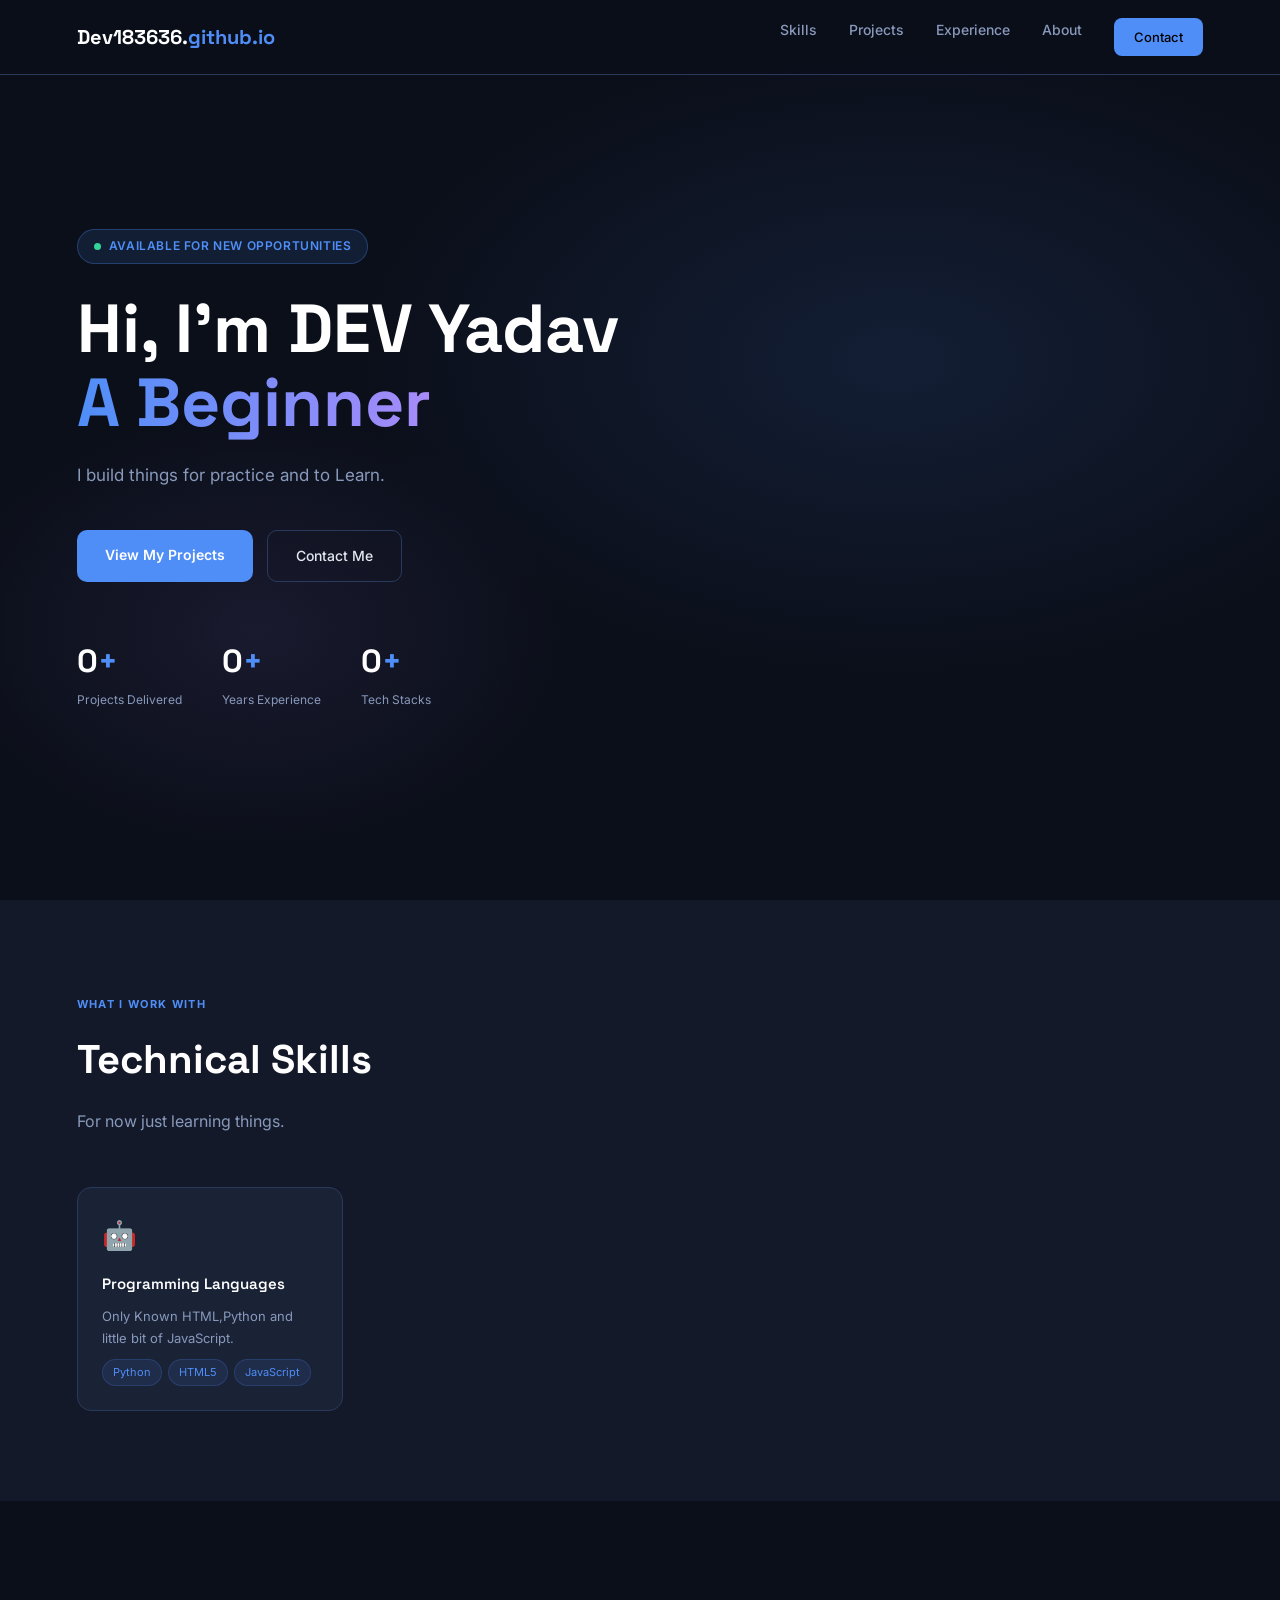
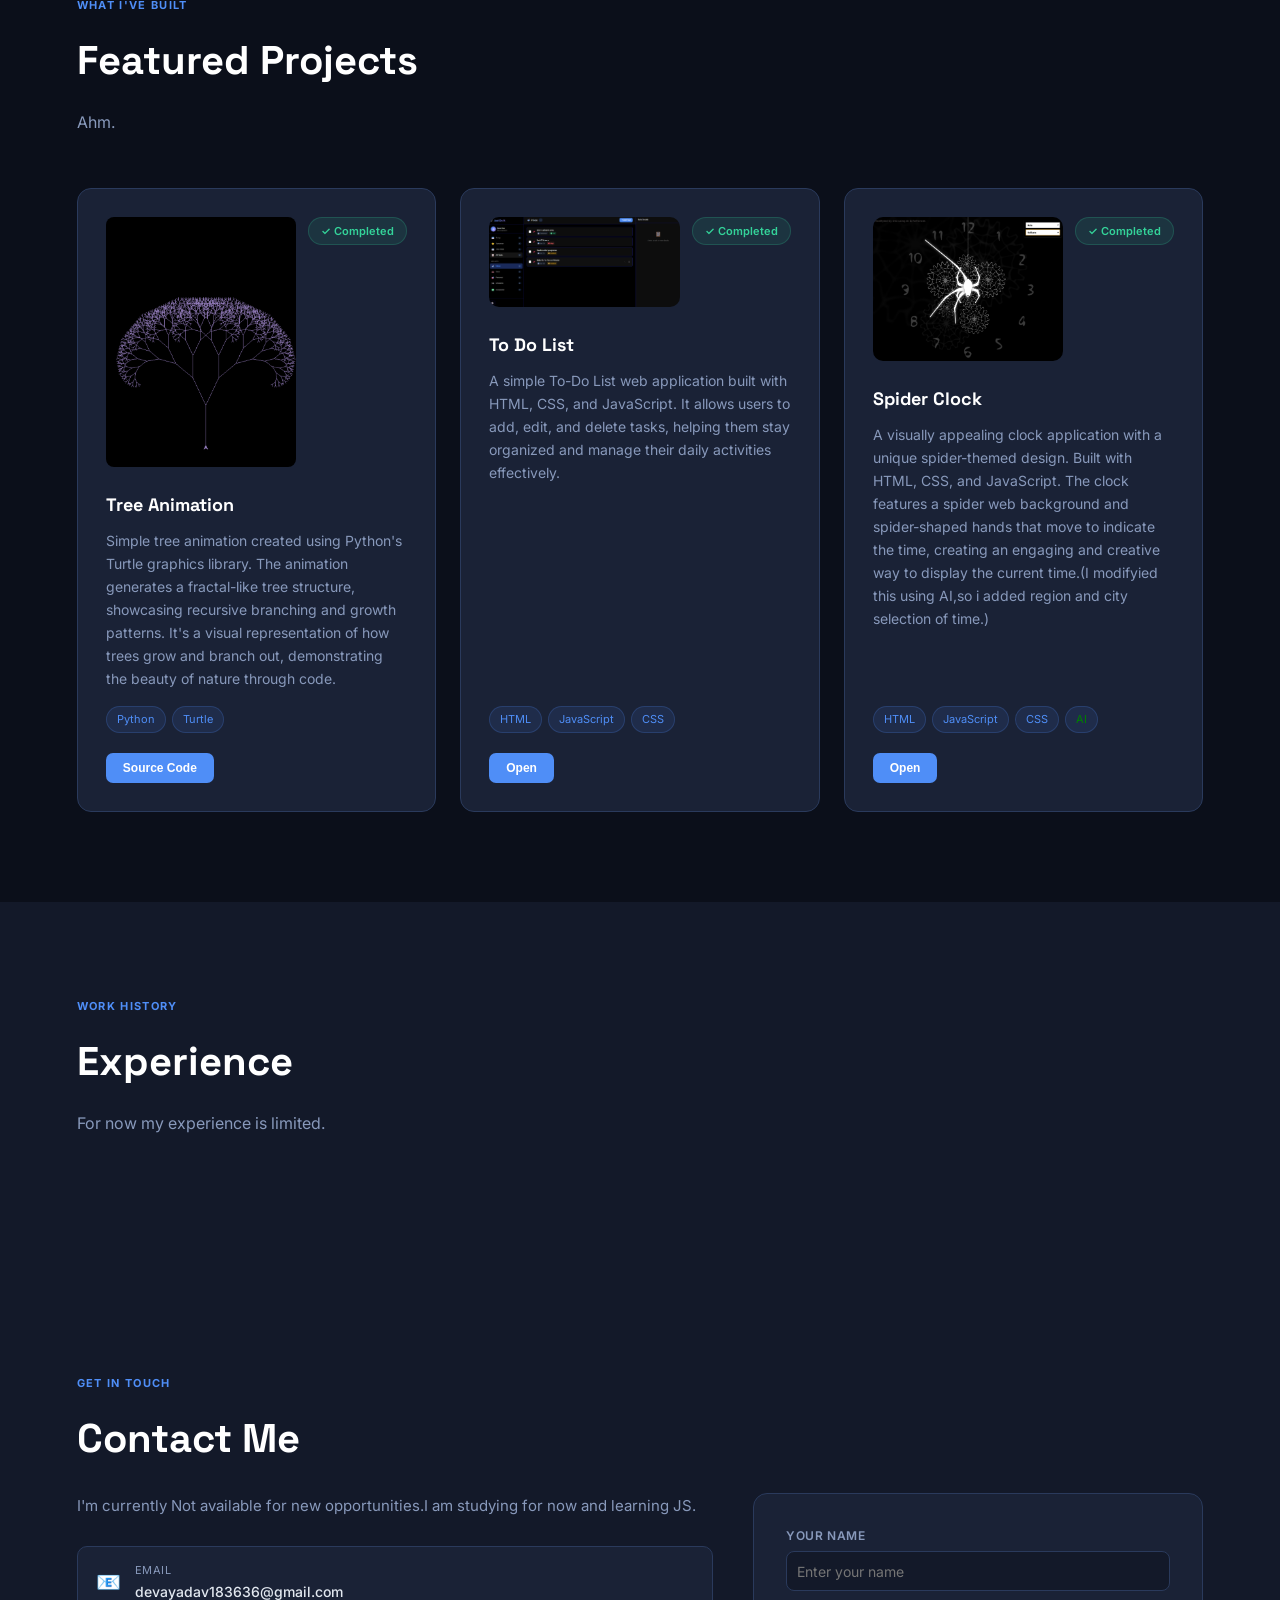
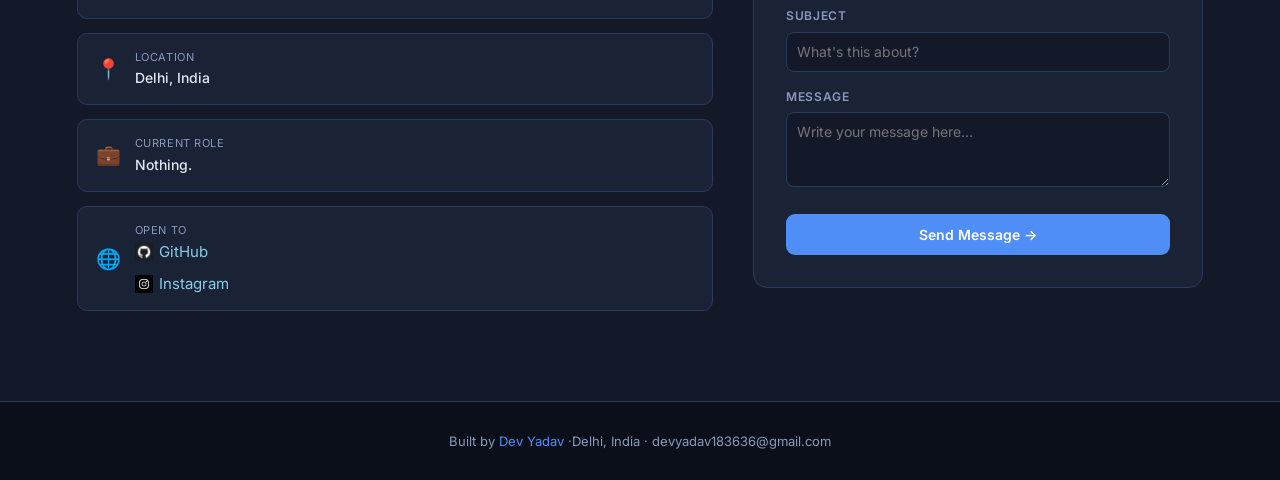
==== commit 1a185e46: "Update index.html" ====
--- a/index.html
+++ b/index.html
@@ -367,6 +367,10 @@
       .nav-links { display: none; }
       .about-grid { grid-template-columns: 1fr; }
       .hero-stats { gap: 24px; }
+      .contact-grid { flex-direction: column; }
+      .contact-info, .contact-form { min-width: 0; flex: 1 1 100%; }
+      .contact-item { min-width: 0; }
+      .contact-val { overflow-wrap: anywhere; word-break: break-word; }
       .contact-form {
         margin-top: 24px;
         max-width: 100%;
@@ -475,12 +479,12 @@
     <div class="project-card">
       <div class="project-header">
         <div class="fractal-container">
-          <img src="To do list/To-do-list.png" style="width: 100%; height: auto; object-fit: cover; border-radius: 10px;" alt="To-Do List" />
+          <img src="To-do-list/To-do-list.png" style="width: 100%; height: auto; object-fit: cover; border-radius: 10px;" alt="To-Do List" />
         </div>
         <span class="project-status">✓ Completed</span>
       </div>
       <div class="project-body">
-        <div class="project-title">To-Do List</div>
+        <div class="project-title">To Do List</div>
         <div class="project-desc">
           A simple To-Do List web application built with HTML, CSS, and JavaScript. It allows users to add, edit, and delete tasks, helping them stay organized and manage their daily activities effectively.
         </div>
@@ -490,14 +494,14 @@
           <span class="tag">CSS</span>
         </div>
         <div class="project-links">
-          <button class="proj-btn primary" onclick="window.open('To%20do%20list/To-do.html', '_blank')">Open</button>
+          <button class="proj-btn primary" onclick="window.open('To-do-list/To-do.html', '_blank')">Open</button>
         </div>
       </div>
     </div>
           <div class="project-card">
       <div class="project-header">
         <div class="fractal-container">
-                <img src="Spider Clock/Spider.png" style="width: 100%; height: auto; object-fit: cover; border-radius: 10px;" alt="Spider Clock" />
+                <img src="Spider-Clock/Spider.png" style="width: 100%; height: auto; object-fit: cover; border-radius: 10px;" alt="Spider Clock" />
         </div>
         <span class="project-status">✓ Completed</span>
       </div>
@@ -513,7 +517,7 @@
           <span class="tag" style="color: green;">AI</span>
         </div>
         <div class="project-links">
-                <button class="proj-btn primary" onclick="window.open('Spider%20Clock/index.html', '_blank')">Open</button>
+                <button class="proj-btn primary" onclick="window.open('Spider-Clock/index.html', '_blank')">Open</button>
         </div>
       </div>
     </div> 
